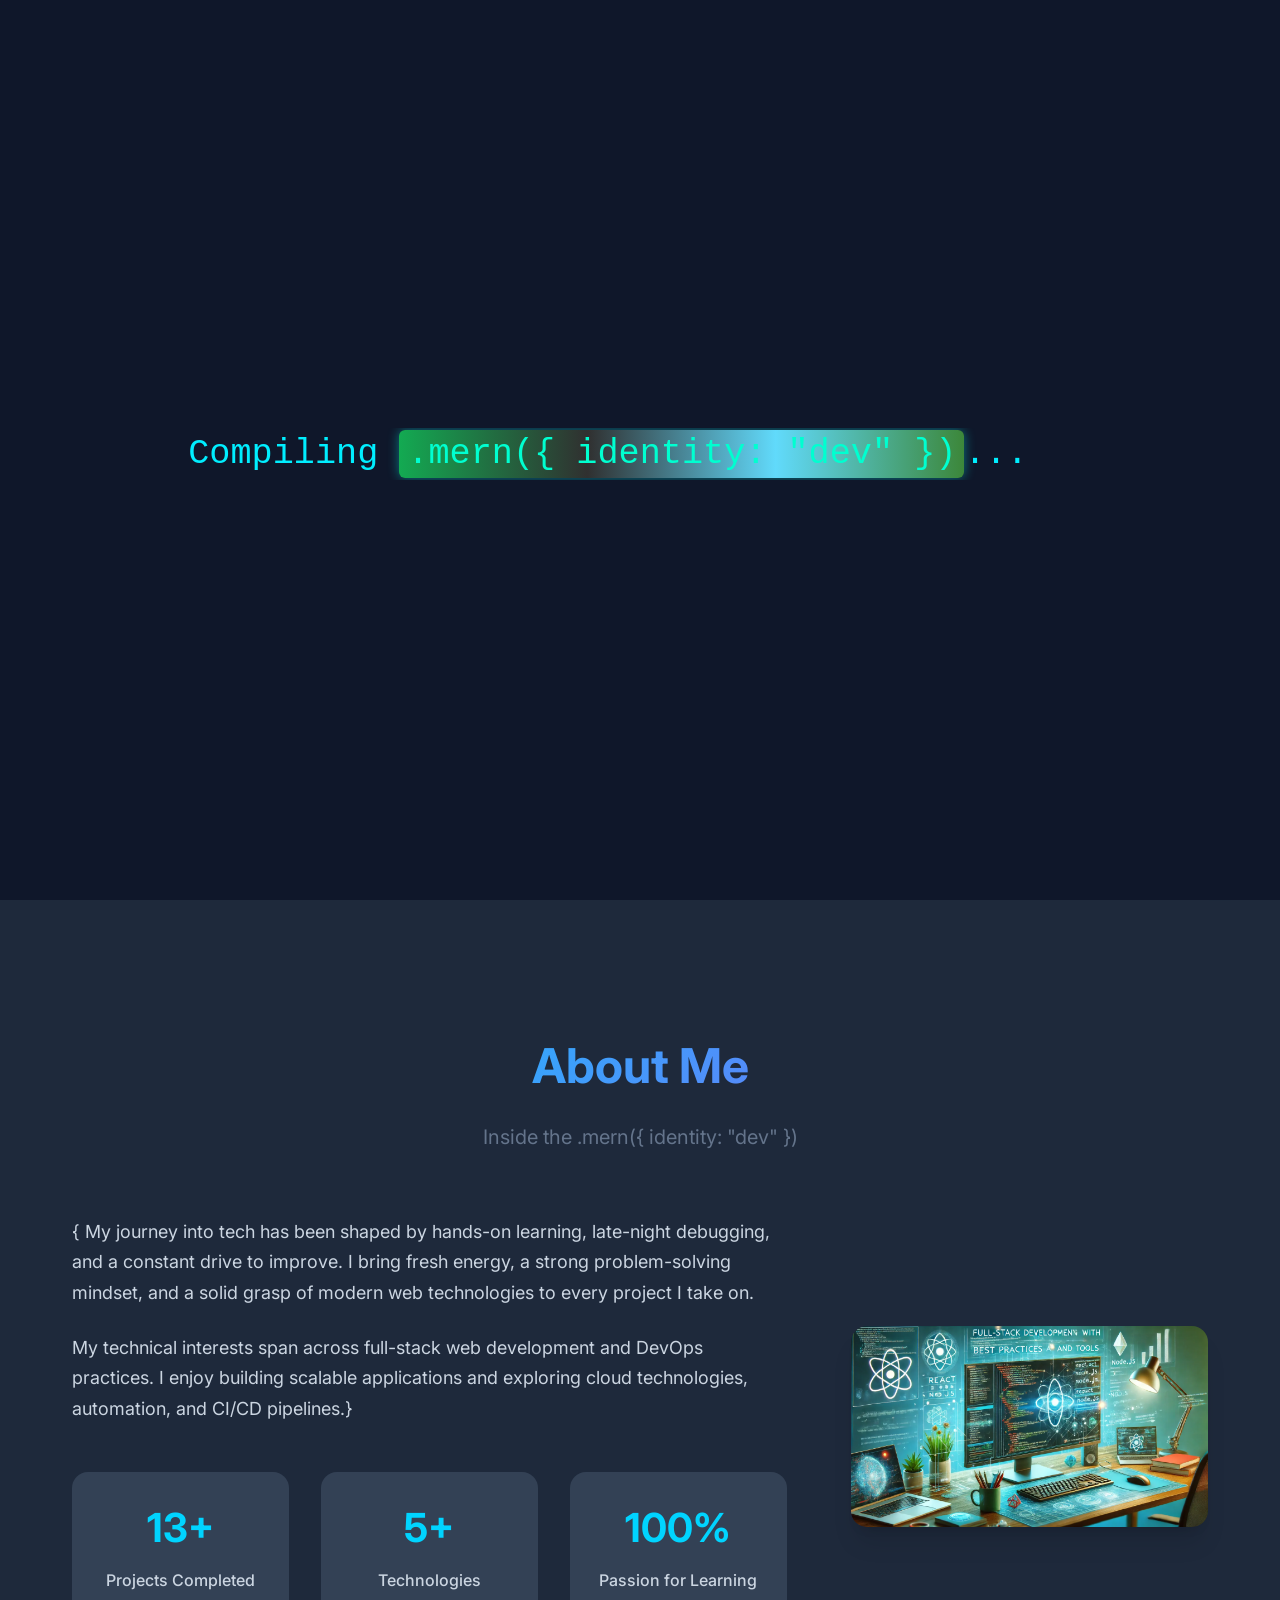
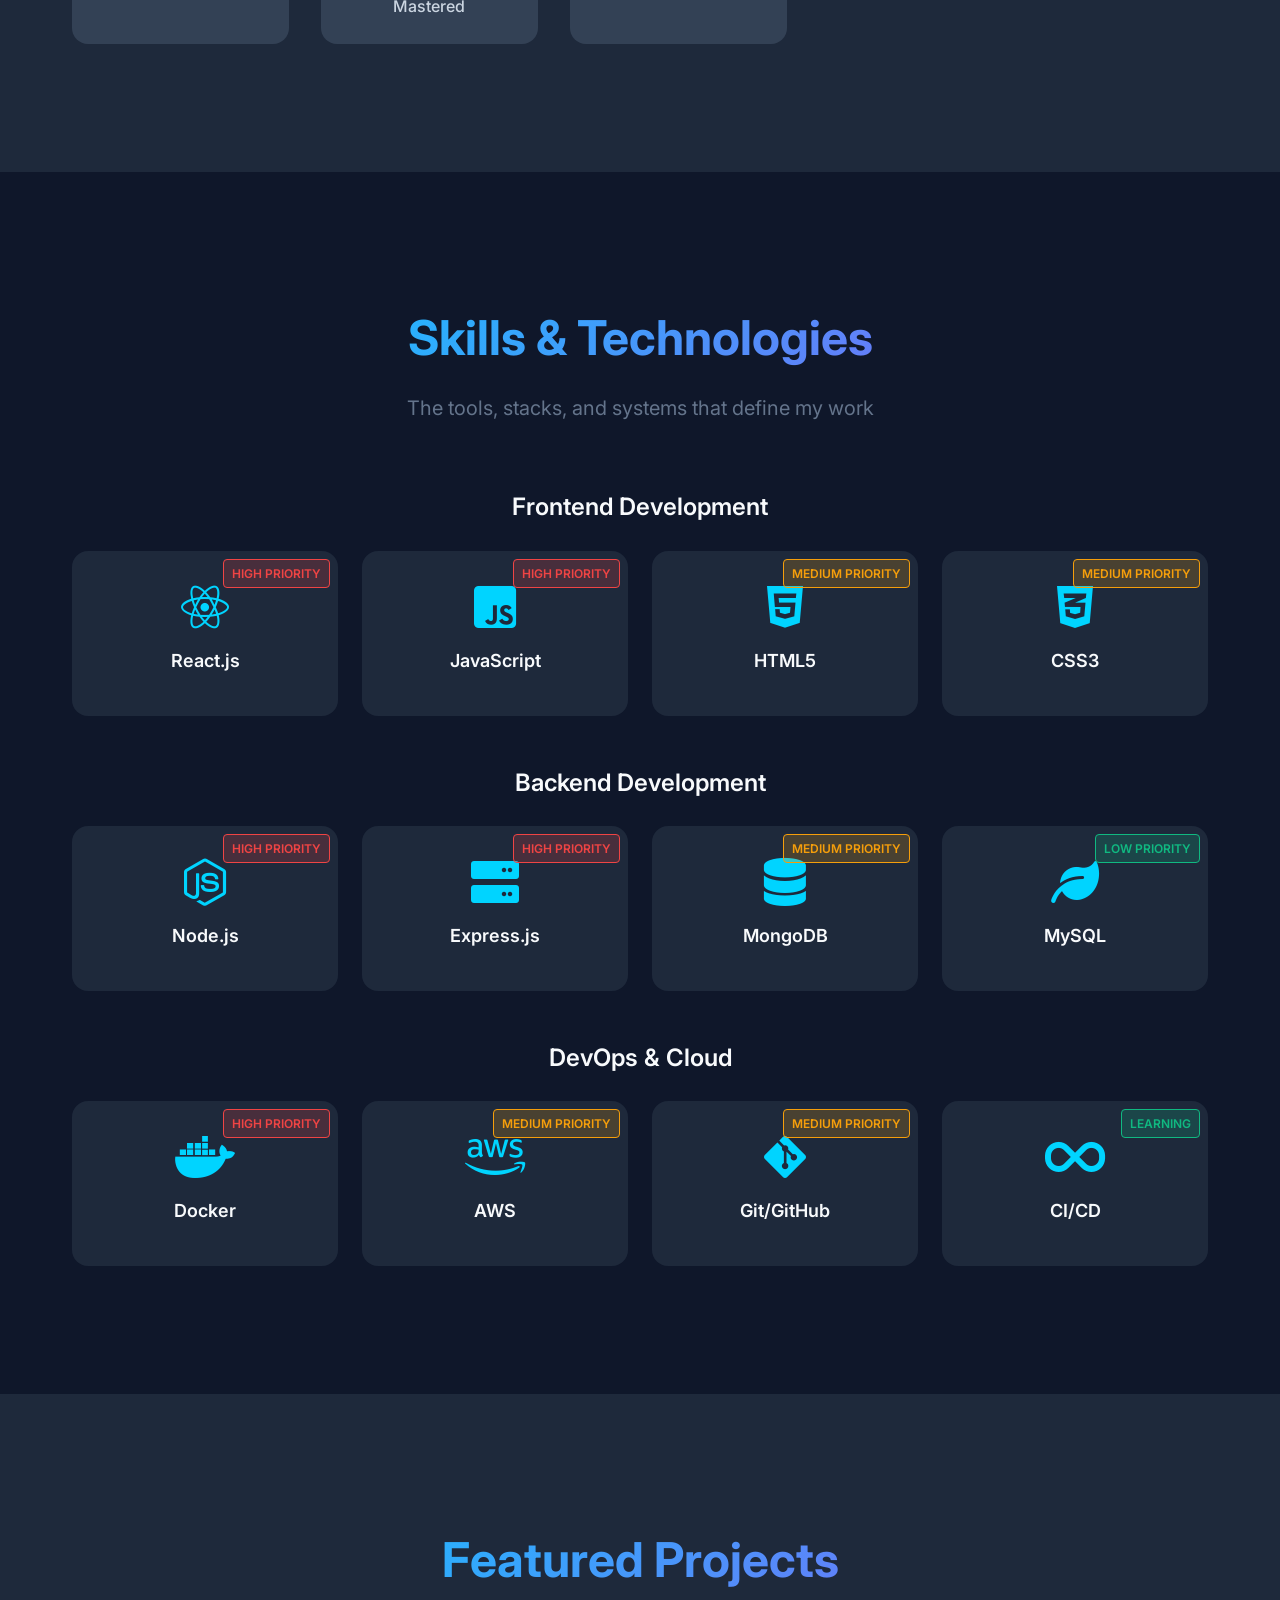
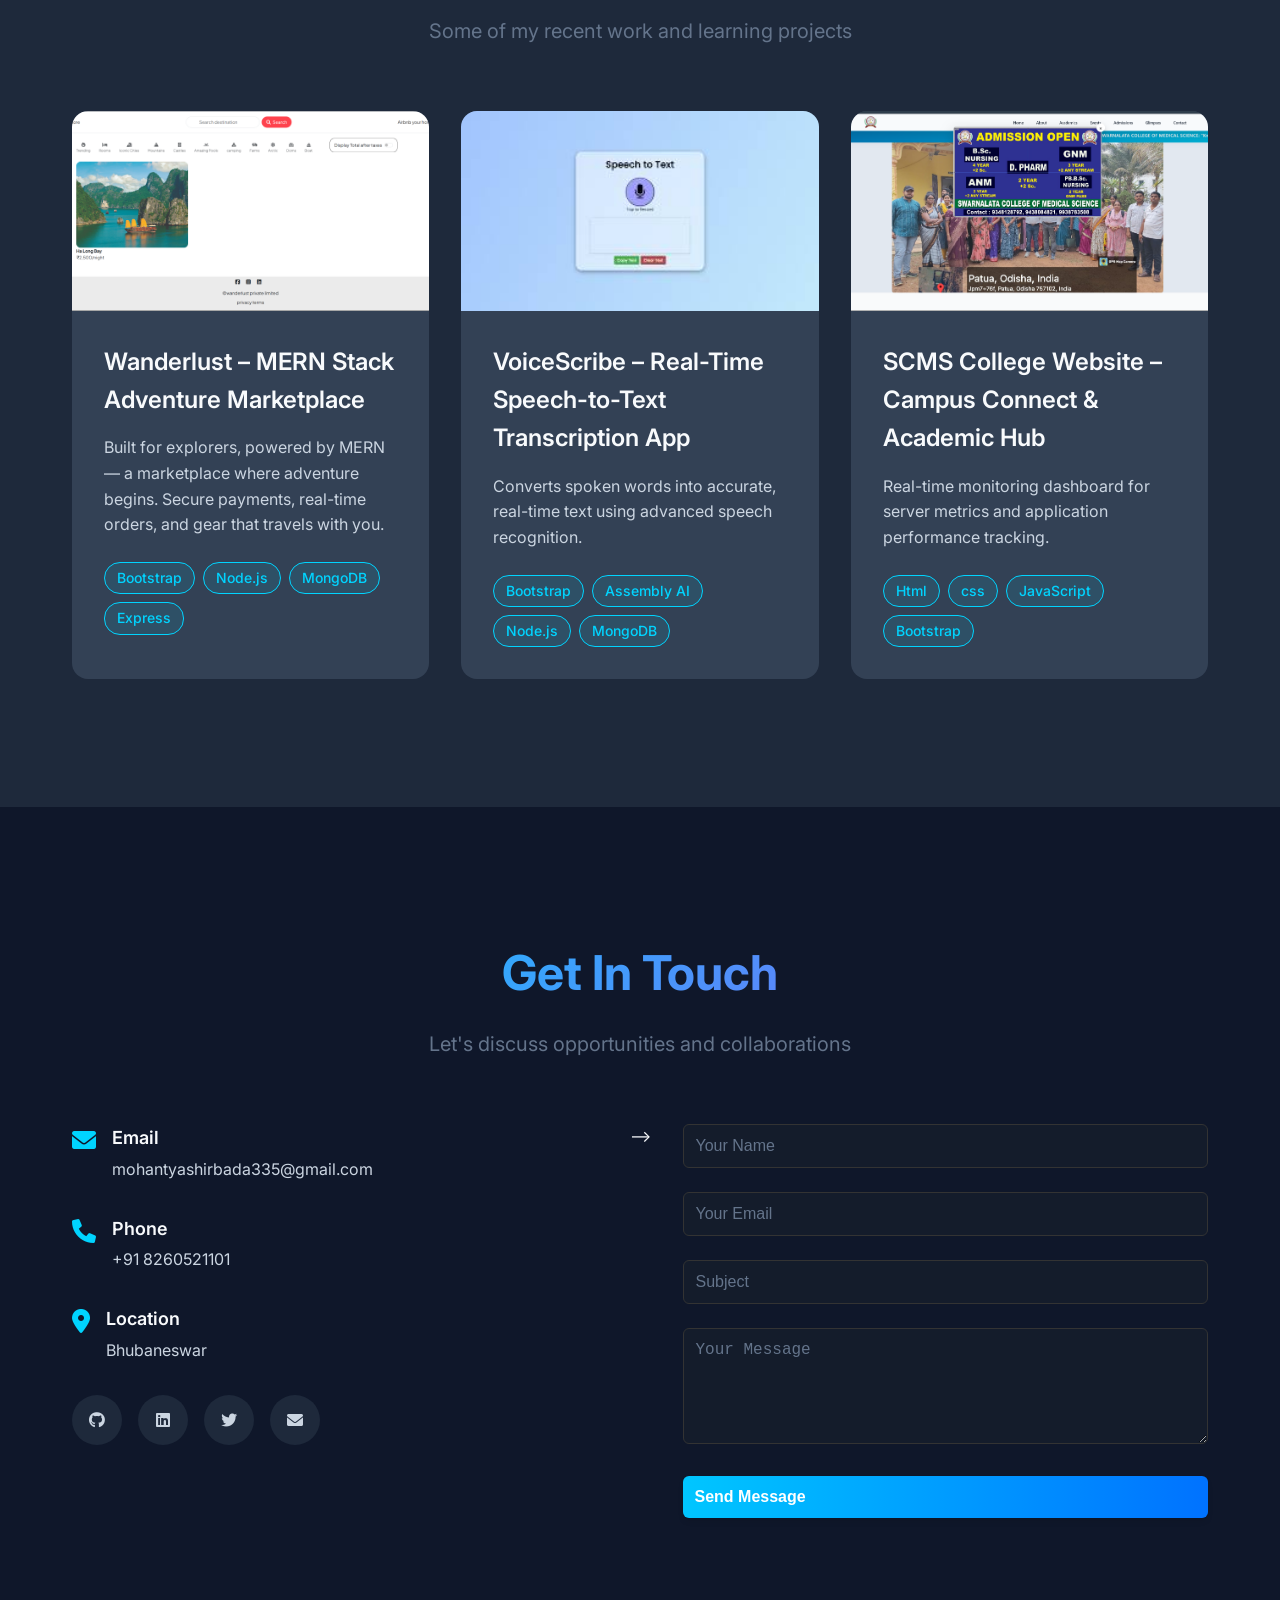
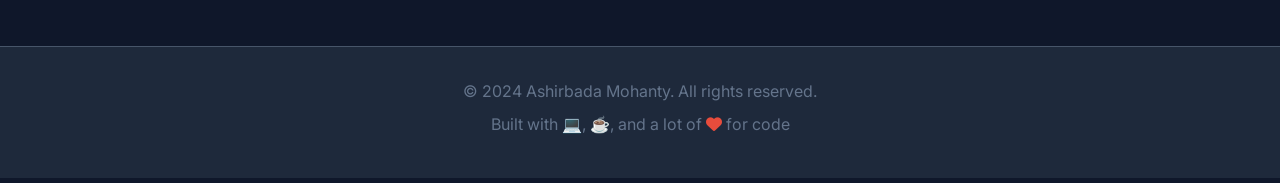
==== index.html @ a979dc1b "initial change" ====
<!DOCTYPE html>
<html lang="en">
<head>
    <meta charset="UTF-8">
    <meta name="viewport" content="width=device-width, initial-scale=1.0">
    <title>Professional MERN Developer Portfolio</title>
    <link rel="stylesheet" href="styles/main.css">
    <link rel="stylesheet" href="styles/animations.css">
    <link href="https://fonts.googleapis.com/css2?family=Inter:wght@300;400;500;600;700&display=swap" rel="stylesheet">
    <link rel="stylesheet" href="https://cdnjs.cloudflare.com/ajax/libs/font-awesome/6.0.0/css/all.min.css">
</head>
<body>
    <!-- Loading Screen -->
    <div id="loading-screen" class="loading-screen">
        <div class="loading-container">
            <div class="loading-spinner"></div>
            <div class="loading-text">
                <div class="entry-line">Compiling <span class="highlight">.mern({ identity: "dev" })</span>...</div>
            </div>
        </div>
    </div>

    <!-- Particle Background -->
    <canvas id="particle-canvas" class="particle-canvas"></canvas>

    <!-- Header -->
    <header class="header">
        <nav class="navbar">
            <div class="nav-brand">
                <i class="fas fa-code"></i>
                <span>.mern({ identity: "dev" })</span>
            </div>
            <ul class="nav-menu">
                <li><a href="#home" class="nav-link active">Home</a></li>
                <li><a href="#about" class="nav-link">About</a></li>
                <li><a href="#skills" class="nav-link">Skills</a></li>
                <li><a href="#projects" class="nav-link">Projects</a></li>
                <li><a href="#contact" class="nav-link">Contact</a></li>
            </ul>
            <div class="hamburger">
                <span></span>
                <span></span>
                <span></span>
            </div>
        </nav>
    </header>

    <!-- Hero Section -->
    <section id="home" class="hero">
        <div class="hero-content">
            <div class="hero-text">
                <div class="greeting">Hey there,</div>
                <h1 class="hero-name">I'm Ashirbada 👋 </h1>
                <h2 class="hero-title">A MERN Stack Artisan | DevOps Enthusiast</h2>
                <p class="hero-subtitle">I build user-centric digital products with clean code and scalable architecture. Let's turn your ideas into impactful solutions.</p>
                <div class="hero-buttons">
                    <a href="#projects" class="btn btn-primary">View My Work</a>
                    <a href="#contact" class="btn btn-outline">Get In Touch</a>
                </div>
            </div>
            <div class="hero-image">
                <div class="image-container">
                    <img src="./src/img.jpg" alt="Developer" />
                    <div class="image-overlay"></div>
                </div>
            </div>
        </div>
        <div class="scroll-indicator">
            <div class="scroll-arrow"></div>
        </div>
    </section>

    <!-- About Section -->
    <section id="about" class="about">
        <div class="container">
            <div class="section-header">
                <h2 class="section-title">About Me</h2>
                <p class="section-subtitle">Inside the .mern({ identity: "dev" })</p>
            </div>
            <div class="about-content">
                <div class="about-text">
                    <p>{ My journey into tech has been shaped by hands-on learning, late-night debugging, and a constant drive to improve. I bring fresh energy, a strong problem-solving mindset, and a solid grasp of modern web technologies to every project I take on.</p>
                    <p>My technical interests span across full-stack web development and DevOps practices. I enjoy building scalable applications and exploring cloud technologies, automation, and CI/CD pipelines.}</p>
                    <div class="stats">
                        <div class="stat-item">
                            <div class="stat-number">13+</div>
                            <div class="stat-label">Projects Completed</div>
                        </div>
                        <div class="stat-item">
                            <div class="stat-number">5+</div>
                            <div class="stat-label">Technologies Mastered</div>
                        </div>
                        <div class="stat-item">
                            <div class="stat-number">100%</div>
                            <div class="stat-label">Passion for Learning</div>
                        </div>
                    </div>
                </div>
                <div class="about-image">
                    <img src=".\src\1724223778223.png" alt="About Me" />
                </div>
            </div>
        </div>
    </section>

    <!-- Skills Section -->
    <section id="skills" class="skills">
        <div class="container">
            <div class="section-header">
                <h2 class="section-title">Skills & Technologies</h2>
                <p class="section-subtitle">The tools, stacks, and systems that define my work</p>
            </div>
            <div class="skills-content">
                <div class="skill-category">
                    <h3 class="category-title">Frontend Development</h3>
                    <div class="skill-items">
                        <div class="skill-item priority-high">
                            <i class="fab fa-react"></i>
                            <span>React.js</span>
                            <div class="priority-badge high">High Priority</div>
                        </div>
                        <div class="skill-item priority-high">
                            <i class="fab fa-js-square"></i>
                            <span>JavaScript</span>
                            <div class="priority-badge high">High Priority</div>
                        </div>
                        <div class="skill-item priority-medium">
                            <i class="fab fa-html5"></i>
                            <span>HTML5</span>
                            <div class="priority-badge medium">Medium Priority</div>
                        </div>
                        <div class="skill-item priority-medium">
                            <i class="fab fa-css3-alt"></i>
                            <span>CSS3</span>
                            <div class="priority-badge medium">Medium Priority</div>
                        </div>
                    </div>
                </div>
                
                <div class="skill-category">
                    <h3 class="category-title">Backend Development</h3>
                    <div class="skill-items">
                        <div class="skill-item priority-high">
                            <i class="fab fa-node-js"></i>
                            <span>Node.js</span>
                            <div class="priority-badge high">High Priority</div>
                        </div>
                        <div class="skill-item priority-high">
                            <i class="fas fa-server"></i>
                            <span>Express.js</span>
                            <div class="priority-badge high">High Priority</div>
                        </div>
                        <div class="skill-item priority-medium">
                            <i class="fas fa-database"></i>
                            <span>MongoDB</span>
                            <div class="priority-badge medium">Medium Priority</div>
                        </div>
                        <div class="skill-item priority-low">
                            <i class="fas fa-leaf"></i>
                            <span>MySQL</span>
                            <div class="priority-badge low">Low Priority</div>
                        </div>
                    </div>
                </div>

                <div class="skill-category">
                    <h3 class="category-title">DevOps & Cloud</h3>
                    <div class="skill-items">
                        <div class="skill-item priority-high">
                            <i class="fab fa-docker"></i>
                            <span>Docker</span>
                            <div class="priority-badge high">High Priority</div>
                        </div>
                        <div class="skill-item priority-medium">
                            <i class="fab fa-aws"></i>
                            <span>AWS</span>
                            <div class="priority-badge medium">Medium Priority</div>
                        </div>
                        <div class="skill-item priority-medium">
                            <i class="fab fa-git-alt"></i>
                            <span>Git/GitHub</span>
                            <div class="priority-badge medium">Medium Priority</div>
                        </div>
                        <div class="skill-item priority-low">
                            <i class="fas fa-infinity"></i>
                            <span>CI/CD</span>
                            <div class="priority-badge low">Learning</div>
                        </div>
                    </div>
                </div>
            </div>
        </div>
    </section>

    <!-- Projects Section -->
    <section id="projects" class="projects">
        <div class="container">
            <div class="section-header">
                <h2 class="section-title">Featured Projects</h2>
                <p class="section-subtitle">Some of my recent work and learning projects</p>
            </div>
            <div class="projects-grid">
                <div class="project-card">
                    <div class="project-image">
                        <img src="src\ha-long-bay.png" alt="E-commerce Project" />
                        <div class="project-overlay">
                            <div class="project-links">
                                <a href="https://delta-project-7ul9.onrender.com" class="project-link"><i class="fas fa-external-link-alt"></i></a>
                                <a href="#" class="project-link"><i class="fab fa-github"></i></a>
                            </div>
                        </div>
                    </div>
                    <div class="project-content">
                        <h3 class="project-title">Wanderlust – MERN Stack Adventure Marketplace</h3>
                        <p class="project-description">Built for explorers, powered by MERN — a marketplace where adventure begins.
Secure payments, real-time orders, and gear that travels with you.</p>
                        <div class="project-tech">
                            <span class="tech-tag">Bootstrap</span>
                            <span class="tech-tag">Node.js</span>
                            <span class="tech-tag">MongoDB</span>
                            <span class="tech-tag">Express</span>
                        </div>
                    </div>
                </div>

                <div class="project-card">
                    <div class="project-image">
                        <img src="src\stt.jpeg" alt="Task Management App" />
                        <div class="project-overlay">
                            <div class="project-links">
                                <a href="#" class="project-link"><i class="fas fa-external-link-alt"></i></a>
                                <a href="#" class="project-link"><i class="fab fa-github"></i></a>
                            </div>
                        </div>
                    </div>
                    <div class="project-content">
                        <h3 class="project-title">VoiceScribe – Real-Time Speech-to-Text Transcription App</h3>
                        <p class="project-description">Converts spoken words into accurate, real-time text using advanced speech recognition.</p>
                        <div class="project-tech">
                            <span class="tech-tag">Bootstrap</span>
                            <span class="tech-tag">Assembly AI</span>
                            <span class="tech-tag">Node.js</span>
                            <span class="tech-tag">MongoDB</span>
                        </div>
                    </div>
                </div>

                <div class="project-card">
                    <div class="project-image">
                        <img src="src\Screenshot (12).png" alt="DevOps Dashboard" />
                        <div class="project-overlay">
                            <div class="project-links">
                                <a href="https://scms.org.in/" class="project-link"><i class="fas fa-external-link-alt"></i></a>
                                <a href="#" class="project-link"><i class="fab fa-github"></i></a>
                            </div>
                        </div>
                    </div>
                    <div class="project-content">
                        <h3 class="project-title">SCMS College Website – Campus Connect & Academic Hub</h3>
                        <p class="project-description">Real-time monitoring dashboard for server metrics and application performance tracking.</p>
                        <div class="project-tech">
                            <span class="tech-tag">Html</span>
                            <span class="tech-tag">css</span>
                            <span class="tech-tag">JavaScript</span>
                            <span class="tech-tag">Bootstrap</span>
                        </div>
                    </div>
                </div>
            </div>
        </div>
    </section>

    <!-- Contact Section -->
    <section id="contact" class="contact">
        <div class="container">
            <div class="section-header">
                <h2 class="section-title">Get In Touch</h2>
                <p class="section-subtitle">Let's discuss opportunities and collaborations</p>
            </div>
            <div class="contact-content">
                <div class="contact-info">
                    <div class="contact-item">
                        <i class="fas fa-envelope"></i>
                        <div>
                            <h4>Email</h4>
                            <p>mohantyashirbada335@gmail.com</p>
                        </div>
                    </div>
                    <div class="contact-item">
                        <i class="fas fa-phone"></i>
                        <div>
                            <h4>Phone</h4>
                            <p>+91 8260521101</p>
                        </div>
                    </div>
                    <div class="contact-item">
                        <i class="fas fa-map-marker-alt"></i>
                        <div>
                            <h4>Location</h4>
                            <p>Bhubaneswar</p>
                        </div>
                    </div>
                    <div class="social-links">
                        <a href="#" class="social-link"><i class="fab fa-github"></i></a>
                        <a href="#" class="social-link"><i class="fab fa-linkedin"></i></a>
                        <a href="#" class="social-link"><i class="fab fa-twitter"></i></a>
                        <a href="#" class="social-link"><i class="fas fa-envelope"></i></a>
                    </div>
                </div>
                <!-- <form class="contact-form">
                    <div class="form-group">
                        <input type="text" id="name" name="name" placeholder="Your Name" required>
                    </div>
                    <div class="form-group">
                        <input type="email" id="email" name="email" placeholder="Your Email" required>
                    </div>
                    <div class="form-group">
                        <input type="text" id="subject" name="subject" placeholder="Subject" required>
                    </div>
                    <div class="form-group">
                        <textarea id="message" name="message" rows="5" placeholder="Your Message" required></textarea>
                    </div>
                    <button type="submit" class="btn btn-primary">Send Message</button>
                </form> -->
            <!-- <form action="https://formspree.io/f/manbpgpp" method="POST" class="contact-form" novalidate>
                <div class="form-group">
                    <input type="text" id="name" name="name" placeholder="Your Name" required pattern=".{2,}" title="Please enter at least 2 characters">
                </div>
                <div class="form-group">
                    <input type="email" id="email" name="email" placeholder="Your Email" required title="Enter a valid email address">
                </div>
                <div class="form-group">
                    <input type="text" id="subject" name="subject" placeholder="Subject" required pattern=".{3,}" title="Subject must be at least 3 characters long">
                </div>
                <div class="form-group">
                    <textarea id="message" name="message" rows="5" placeholder="Your Message" required pattern=".{10,}" title="Message must be at least 10 characters long"></textarea>
                </div>

                <!-- Optional: Disable Formspree CAPTCHA -->
                <!-- <input type="hidden" name="_captcha" value="false"> -->

                <!-- Optional: Redirect after submission -->
                <!-- <input type="hidden" name="_next" value="https://yourdomain.com/thank-you.html"> -->

                <!-- <button type="submit" class="btn btn-primary">Send Message</button> -->
            <!-- </form> --> -->
            <form action="https://formspree.io/f/manbpgpp" method="POST">
                <div class="form-group">
                    <input type="text" id="name" name="name" placeholder="Your Name" required pattern=".{2,}" title="Please enter at least 2 characters">
                </div>
                <div class="form-group">
                    <input type="email" id="email" name="email" placeholder="Your Email" required title="Enter a valid email address">
                </div>
                <div class="form-group">
                    <input type="text" id="subject" name="subject" placeholder="Subject" required pattern=".{3,}" title="Subject must be at least 3 characters long">
                </div>
                <div class="form-group">
                    <textarea id="message" name="message" rows="5" placeholder="Your Message" required pattern=".{10,}" title="Message must be at least 10 characters long"></textarea>
                </div>

                <!-- Optional: Disable Formspree CAPTCHA -->
                <input type="hidden" name="_captcha" value="false">

                <!-- Optional: Redirect after submission -->
                <input type="hidden" name="_next" value="https://yourdomain.com/thank-you.html">

                <button type="submit" class="btn btn-primary">Send Message</button> 
            </form>


            </div>
        </div>
    </section>

    <!-- Footer -->
    <footer class="footer">
        <div class="container">
            <div class="footer-content">
               <p>&copy; 2024 Ashirbada Mohanty. All rights reserved.</p>
                <p>Built with 💻, ☕, and a lot of <i class="fas fa-heart" style="color: #e74c3c;"></i> for code</p>

            </div>
        </div>
    </footer>

    <!-- Chatbot -->
    <div id="chatbot" class="chatbot">
        <!-- <div class="chatbot-toggle">
            <i class="fas fa-robot"></i>
        </div> -->
        <div class="chatbot-toggle">
  <img src=".\src\cute-3d-robot-looking-isolated-600nw-2304005809.webp" alt="Chatbot" class="chatbot-icon">
</div>

        <div class="chatbot-container">
            <div class="chatbot-header">
                <h3>Console.log()</h3>
                <button class="chatbot-close">
                    <i class="fas fa-times"></i>
                </button>
            </div>
            <div class="chatbot-messages" id="chatbot-messages">
                <div class="message bot-message">
                    <div class="message-content">
                        Hi! I'm here to help you learn more about my skills and projects. Ask me anything!
                    </div>
                </div>
            </div>
            <div class="chatbot-input">
                <input type="text" id="chatbot-input" placeholder="Ask me about my skills, projects, or experience...">
                <button id="chatbot-send">
                    <i class="fas fa-paper-plane"></i>
                </button>
            </div>
        </div>
    </div>

    <script src="js/particles.js"></script>
    <script src="js/chatbot.js"></script>
    <script src="js/main.js"></script>
</body>
</html>
---- styles/main.css ----
:root {
    --primary-color: #00D4FF;
    --secondary-color: #8B5CF6;
    --accent-color: #F59E0B;
    --success-color: #10B981;
    --warning-color: #F59E0B;
    --error-color: #EF4444;
    --bg-primary: #0F172A;
    --bg-secondary: #1E293B;
    --bg-tertiary: #334155;
    --text-primary: #F8FAFC;
    --text-secondary: #CBD5E1;
    --text-muted: #64748B;
    --border-color: #475569;
    --gradient-primary: linear-gradient(135deg, var(--primary-color), var(--secondary-color));
    --gradient-secondary: linear-gradient(135deg, var(--secondary-color), var(--accent-color));
    --shadow-sm: 0 1px 2px 0 rgb(0 0 0 / 0.05);
    --shadow-md: 0 4px 6px -1px rgb(0 0 0 / 0.1), 0 2px 4px -2px rgb(0 0 0 / 0.1);
    --shadow-lg: 0 10px 15px -3px rgb(0 0 0 / 0.1), 0 4px 6px -4px rgb(0 0 0 / 0.1);
    --shadow-xl: 0 20px 25px -5px rgb(0 0 0 / 0.1), 0 8px 10px -6px rgb(0 0 0 / 0.1);
    --transition: all 0.3s cubic-bezier(0.4, 0, 0.2, 1);
}

* {
    margin: 0;
    padding: 0;
    box-sizing: border-box;
}

body {
    font-family: 'Inter', sans-serif;
    background: var(--bg-primary);
    color: var(--text-primary);
    line-height: 1.6;
    overflow-x: hidden;
}

.container {
    max-width: 1200px;
    margin: 0 auto;
    padding: 0 2rem;
}



/* Particle Canvas */
.particle-canvas {
    position: fixed;
    top: 0;
    left: 0;
    width: 100%;
    height: 100%;
    z-index: -1;
    pointer-events: none;
}

/* Header */
.header {
    position: fixed;
    top: 0;
    width: 100%;
    z-index: 1000;
    transition: var(--transition);
}

.header.scrolled {
    background: rgba(15, 23, 42, 0.95);
    backdrop-filter: blur(10px);
    box-shadow: var(--shadow-lg);
}

.navbar {
    display: flex;
    align-items: center;
    justify-content: space-between;
    padding: 1rem 2rem;
    max-width: 1200px;
    margin: 0 auto;
}

.nav-brand {
    display: flex;
    align-items: center;
    gap: 0.5rem;
    font-size: 1.5rem;
    font-weight: 700;
    color: var(--text-primary);
    text-decoration: none;
}

.nav-brand i {
    color: var(--primary-color);
}

.nav-menu {
    display: flex;
    list-style: none;
    gap: 2rem;
}

.nav-link {
    color: var(--text-secondary);
    text-decoration: none;
    font-weight: 500;
    position: relative;
    transition: var(--transition);
    text-transform: capitalize;
}

.nav-link:hover,
.nav-link.active {
    color: var(--primary-color);
}

.nav-link::after {
    content: '';
    position: absolute;
    bottom: -5px;
    left: 0;
    width: 0;
    height: 2px;
    background: var(--primary-color);
    transition: var(--transition);
}

.nav-link:hover::after,
.nav-link.active::after {
    width: 100%;
}

.hamburger {
    display: none;
    flex-direction: column;
    cursor: pointer;
    gap: 4px;
}

.hamburger span {
    width: 25px;
    height: 3px;
    background: var(--text-primary);
    transition: var(--transition);
}

.hamburger.active span:nth-child(1) {
    transform: rotate(45deg) translate(5px, 5px);
}

.hamburger.active span:nth-child(2) {
    opacity: 0;
}

.hamburger.active span:nth-child(3) {
    transform: rotate(-45deg) translate(7px, -6px);
}

/* Hero Section */
.hero {
    min-height: 100vh;
    display: flex;
    align-items: center;
    justify-content: center;
    position: relative;
    padding: 0 2rem;
}

.hero-content {
    display: grid;
    grid-template-columns: 1fr 1fr;
    gap: 4rem;
    align-items: center;
    max-width: 1200px;
    width: 100%;
}

.hero-text {
    animation: slideInLeft 1s ease-out;
}

.greeting {
    font-size: 1.125rem;
    color: var(--primary-color);
    margin-bottom: 0.5rem;
    font-weight: 500;
}

.hero-name {
    font-size: 4rem;
    font-weight: 700;
    margin-bottom: 0.5rem;
    background: var(--gradient-primary);
    -webkit-background-clip: text;
    -webkit-text-fill-color: transparent;
    background-clip: text;
}

.hero-title {
    font-size: 2rem;
    color: var(--text-secondary);
    margin-bottom: 1rem;
    font-weight: 600;
}

.hero-subtitle {
    font-size: 1.125rem;
    color: var(--text-muted);
    margin-bottom: 2rem;
    line-height: 1.7;
}

.hero-buttons {
    display: flex;
    gap: 1rem;
    flex-wrap: wrap;
}

.btn {
    display: inline-flex;
    align-items: center;
    gap: 0.5rem;
    padding: 0.75rem 2rem;
    border-radius: 0.5rem;
    font-weight: 600;
    text-decoration: none;
    transition: var(--transition);
    cursor: pointer;
    border: none;
    font-size: 1rem;
}

.btn-primary {
    background: var(--gradient-primary);
    color: var(--text-primary);
    box-shadow: var(--shadow-md);
}

.btn-primary:hover {
    transform: translateY(-2px);
    box-shadow: var(--shadow-xl);
}

.btn-outline {
    background: transparent;
    color: var(--primary-color);
    border: 2px solid var(--primary-color);
}

.btn-outline:hover {
    background: var(--primary-color);
    color: var(--text-primary);
    transform: translateY(-2px);
}

.hero-image {
    display: flex;
    justify-content: center;
    animation: slideInRight 1s ease-out;
}

.image-container {
    position: relative;
    width: 400px;
    height: 400px;
    border-radius: 50%;
    overflow: hidden;
    border: 4px solid var(--primary-color);
    box-shadow: 0 0 50px rgba(0, 212, 255, 0.3);
}

.image-container img {
    width: 100%;
    height: 100%;
    object-fit: cover;
}

.image-overlay {
    position: absolute;
    top: 0;
    left: 0;
    width: 100%;
    height: 100%;
    background: var(--gradient-primary);
    opacity: 0.2;
}

.scroll-indicator {
    position: absolute;
    bottom: 2rem;
    left: 50%;
    transform: translateX(-50%);
    animation: bounce 2s infinite;
}

.scroll-arrow {
    width: 2px;
    height: 30px;
    background: var(--primary-color);
    position: relative;
}

.scroll-arrow::after {
    content: '';
    position: absolute;
    bottom: 0;
    left: -4px;
    width: 0;
    height: 0;
    border-left: 5px solid transparent;
    border-right: 5px solid transparent;
    border-top: 8px solid var(--primary-color);
}

/* About Section */
.about {
    padding: 8rem 0;
    background: var(--bg-secondary);
}

.section-header {
    text-align: center;
    margin-bottom: 4rem;
    animation: fadeInUp 1s ease-out;
}

.section-title {
    font-size: 3rem;
    font-weight: 700;
    margin-bottom: 1rem;
    background: var(--gradient-primary);
    -webkit-background-clip: text;
    -webkit-text-fill-color: transparent;
    background-clip: text;
}

.section-subtitle {
    font-size: 1.25rem;
    color: var(--text-muted);
}

.about-content {
    display: grid;
    grid-template-columns: 2fr 1fr;
    gap: 4rem;
    align-items: center;
}

.about-text {
    animation: slideInLeft 1s ease-out 0.3s both;
}

.about-text p {
    font-size: 1.125rem;
    color: var(--text-secondary);
    margin-bottom: 1.5rem;
    line-height: 1.7;
}

.stats {
    display: grid;
    grid-template-columns: repeat(3, 1fr);
    gap: 2rem;
    margin-top: 3rem;
}

.stat-item {
    text-align: center;
    padding: 1.5rem;
    background: var(--bg-tertiary);
    border-radius: 1rem;
    transition: var(--transition);
}

.stat-item:hover {
    transform: translateY(-5px);
    box-shadow: var(--shadow-lg);
}

.stat-number {
    font-size: 2.5rem;
    font-weight: 700;
    color: var(--primary-color);
    margin-bottom: 0.5rem;
}

.stat-label {
    color: var(--text-secondary);
    font-weight: 500;
}

.about-image {
    animation: slideInRight 1s ease-out 0.3s both;
}

.about-image img {
    width: 100%;
    border-radius: 1rem;
    box-shadow: var(--shadow-xl);
}

/* Skills Section */
.skills {
    padding: 8rem 0;
}

.skills-content {
    display: grid;
    gap: 3rem;
}

.skill-category {
    animation: fadeInUp 1s ease-out;
}

.category-title {
    font-size: 1.5rem;
    font-weight: 600;
    color: var(--text-primary);
    margin-bottom: 1.5rem;
    text-align: center;
}

.skill-items {
    display: grid;
    grid-template-columns: repeat(auto-fit, minmax(200px, 1fr));
    gap: 1.5rem;
}

.skill-item {
    display: flex;
    flex-direction: column;
    align-items: center;
    padding: 2rem 1rem;
    background: var(--bg-secondary);
    border-radius: 1rem;
    transition: var(--transition);
    position: relative;
    overflow: hidden;
    cursor: pointer;
}

.skill-item::before {
    content: '';
    position: absolute;
    top: 0;
    left: -100%;
    width: 100%;
    height: 100%;
    background: var(--gradient-primary);
    opacity: 0.1;
    transition: var(--transition);
}

.skill-item:hover::before {
    left: 0;
}

.skill-item:hover {
    transform: translateY(-5px);
    box-shadow: var(--shadow-xl);
}

.skill-item i {
    font-size: 3rem;
    margin-bottom: 1rem;
    color: var(--primary-color);
}

.skill-item span {
    font-size: 1.125rem;
    font-weight: 600;
    color: var(--text-primary);
    margin-bottom: 0.5rem;
}

.priority-badge {
    position: absolute;
    top: 0.5rem;
    right: 0.5rem;
    padding: 0.25rem 0.5rem;
    border-radius: 0.25rem;
    font-size: 0.75rem;
    font-weight: 600;
    text-transform: uppercase;
}

.priority-badge.high {
    background: rgba(239, 68, 68, 0.2);
    color: #EF4444;
    border: 1px solid #EF4444;
}

.priority-badge.medium {
    background: rgba(245, 158, 11, 0.2);
    color: #F59E0B;
    border: 1px solid #F59E0B;
}

.priority-badge.low {
    background: rgba(16, 185, 129, 0.2);
    color: #10B981;
    border: 1px solid #10B981;
}

/* Projects Section */
.projects {
    padding: 8rem 0;
    background: var(--bg-secondary);
}

.projects-grid {
    display: grid;
    grid-template-columns: repeat(auto-fit, minmax(350px, 1fr));
    gap: 2rem;
}

.project-card {
    background: var(--bg-tertiary);
    border-radius: 1rem;
    overflow: hidden;
    transition: var(--transition);
    animation: fadeInUp 1s ease-out;
}

.project-card:hover {
    transform: translateY(-10px);
    box-shadow: var(--shadow-xl);
}

.project-image {
    position: relative;
    overflow: hidden;
    height: 200px;
}

.project-image img {
    width: 100%;
    height: 100%;
    object-fit: cover;
    transition: var(--transition);
}

.project-card:hover .project-image img {
    transform: scale(1.1);
}

.project-overlay {
    position: absolute;
    top: 0;
    left: 0;
    width: 100%;
    height: 100%;
    background: rgba(0, 0, 0, 0.8);
    display: flex;
    align-items: center;
    justify-content: center;
    opacity: 0;
    transition: var(--transition);
}

.project-card:hover .project-overlay {
    opacity: 1;
}

.project-links {
    display: flex;
    gap: 1rem;
}

.project-link {
    display: flex;
    align-items: center;
    justify-content: center;
    width: 50px;
    height: 50px;
    background: var(--primary-color);
    color: var(--text-primary);
    text-decoration: none;
    border-radius: 50%;
    transition: var(--transition);
}

.project-link:hover {
    background: var(--secondary-color);
    transform: scale(1.1);
}

.project-content {
    padding: 2rem;
}

.project-title {
    font-size: 1.5rem;
    font-weight: 600;
    color: var(--text-primary);
    margin-bottom: 1rem;
}

.project-description {
    color: var(--text-secondary);
    line-height: 1.6;
    margin-bottom: 1.5rem;
}

.project-tech {
    display: flex;
    flex-wrap: wrap;
    gap: 0.5rem;
}

.tech-tag {
    padding: 0.25rem 0.75rem;
    background: rgba(0, 212, 255, 0.1);
    color: var(--primary-color);
    border: 1px solid var(--primary-color);
    border-radius: 1rem;
    font-size: 0.875rem;
    font-weight: 500;
}

/* Contact Section */
.contact {
    padding: 8rem 0;
}

.contact-content {
    display: grid;
    grid-template-columns: 1fr 1fr;
    gap: 4rem;
}

.contact-info {
    animation: slideInLeft 1s ease-out;
}

.contact-item {
    display: flex;
    align-items: flex-start;
    gap: 1rem;
    margin-bottom: 2rem;
}

.contact-item i {
    font-size: 1.5rem;
    color: var(--primary-color);
    margin-top: 0.25rem;
}

.contact-item h4 {
    font-size: 1.125rem;
    font-weight: 600;
    color: var(--text-primary);
    margin-bottom: 0.25rem;
}

.contact-item p {
    color: var(--text-secondary);
}

.social-links {
    display: flex;
    gap: 1rem;
    margin-top: 2rem;
}

.social-link {
    display: flex;
    align-items: center;
    justify-content: center;
    width: 50px;
    height: 50px;
    background: var(--bg-secondary);
    color: var(--text-secondary);
    text-decoration: none;
    border-radius: 50%;
    transition: var(--transition);
}

.social-link:hover {
    background: var(--primary-color);
    color: var(--text-primary);
    transform: scale(1.1);
}

.contact-form {
    animation: slideInRight 1s ease-out;
}

.form-group {
    margin-bottom: 1.5rem;
}

.form-group input,
.form-group textarea {
    width: 100%;
    padding: 1rem;
    background: var(--bg-secondary);
    border: 2px solid var(--border-color);
    border-radius: 0.5rem;
    color: var(--text-primary);
    font-size: 1rem;
    transition: var(--transition);
    resize: vertical;
}

.form-group input:focus,
.form-group textarea:focus {
    outline: none;
    border-color: var(--primary-color);
    box-shadow: 0 0 0 3px rgba(0, 212, 255, 0.1);
}

.form-group input::placeholder,
.form-group textarea::placeholder {
    color: var(--text-muted);
}

/* Footer */
.footer {
    padding: 2rem 0;
    background: var(--bg-secondary);
    border-top: 1px solid var(--border-color);
}

.footer-content {
    text-align: center;
    color: var(--text-muted);
}

.footer-content p {
    margin-bottom: 0.5rem;
}

/* Chatbot */
.chatbot {
    position: fixed;
    bottom: 2rem;
    right: 2rem;
    z-index: 1000;
}

.chatbot-toggle {
    width: 60px;
    height: 60px;
    background: var(--gradient-primary);
    border-radius: 50%;
    display: flex;
    align-items: center;
    justify-content: center;
    cursor: pointer;
    box-shadow: var(--shadow-lg);
    transition: var(--transition);
}

.chatbot-toggle:hover {
    transform: scale(1.1);
    box-shadow: var(--shadow-xl);
}

.chatbot-toggle i {
    font-size: 1.5rem;
    color: var(--text-primary);
}

.chatbot-container {
    position: absolute;
    bottom: 80px;
    right: 0;
    width: 350px;
    height: 500px;
    background: var(--bg-secondary);
    border-radius: 1rem;
    box-shadow: var(--shadow-xl);
    border: 1px solid var(--border-color);
    display: none;
    flex-direction: column;
    overflow: hidden;
}

.chatbot-container.active {
    display: flex;
}

.chatbot-header {
    padding: 1rem;
    background: var(--bg-tertiary);
    display: flex;
    align-items: center;
    justify-content: space-between;
    border-bottom: 1px solid var(--border-color);
}

.chatbot-header h3 {
    font-size: 1.125rem;
    font-weight: 600;
    color: var(--text-primary);
}

.chatbot-close {
    background: none;
    border: none;
    color: var(--text-secondary);
    cursor: pointer;
    font-size: 1rem;
    padding: 0.25rem;
    border-radius: 0.25rem;
    transition: var(--transition);
}

.chatbot-close:hover {
    color: var(--text-primary);
    background: var(--bg-secondary);
}

.chatbot-messages {
    flex: 1;
    padding: 1rem;
    overflow-y: auto;
    display: flex;
    flex-direction: column;
    gap: 1rem;
}

.message {
    display: flex;
    gap: 0.5rem;
}

.message-content {
    max-width: 80%;
    padding: 0.75rem 1rem;
    border-radius: 1rem;
    font-size: 0.9rem;
    line-height: 1.4;
}

.bot-message .message-content {
    background: var(--bg-tertiary);
    color: var(--text-primary);
    border-bottom-left-radius: 0.25rem;
}

.user-message {
    justify-content: flex-end;
}

.user-message .message-content {
    background: var(--primary-color);
    color: var(--text-primary);
    border-bottom-right-radius: 0.25rem;
}

.chatbot-input {
    padding: 1rem;
    border-top: 1px solid var(--border-color);
    display: flex;
    gap: 0.5rem;
}

.chatbot-input input {
    flex: 1;
    padding: 0.75rem;
    background: var(--bg-tertiary);
    border: 1px solid var(--border-color);
    border-radius: 0.5rem;
    color: var(--text-primary);
    font-size: 0.9rem;
}

.chatbot-input input:focus {
    outline: none;
    border-color: var(--primary-color);
}

.chatbot-input input::placeholder {
    color: var(--text-muted);
}

#chatbot-send {
    padding: 0.75rem;
    background: var(--primary-color);
    border: none;
    border-radius: 0.5rem;
    color: var(--text-primary);
    cursor: pointer;
    transition: var(--transition);
}

#chatbot-send:hover {
    background: var(--secondary-color);
}

/* Responsive Design */
@media (max-width: 1024px) {
    .container {
        padding: 0 1.5rem;
    }
    
    .hero-content {
        grid-template-columns: 1fr;
        text-align: center;
        gap: 3rem;
    }
    
    .hero-name {
        font-size: 3rem;
    }
    
    .about-content {
        grid-template-columns: 1fr;
        gap: 3rem;
    }
    
    .contact-content {
        grid-template-columns: 1fr;
        gap: 3rem;
    }
    
    .stats {
        grid-template-columns: repeat(2, 1fr);
    }
}

@media (max-width: 768px) {
    .nav-menu {
        display: none;
    }
    
    .hamburger {
        display: flex;
    }
    
    .hero-name {
        font-size: 2.5rem;
    }
    
    .hero-title {
        font-size: 1.5rem;
    }
    
    .section-title {
        font-size: 2rem;
    }
    
    .stats {
        grid-template-columns: 1fr;
    }
    
    .skill-items {
        grid-template-columns: repeat(auto-fit, minmax(150px, 1fr));
    }
    
    .projects-grid {
        grid-template-columns: 1fr;
    }
    
    .chatbot-container {
        width: 300px;
        height: 400px;
    }
    
    .image-container {
        width: 300px;
        height: 300px;
    }
}

@media (max-width: 480px) {
    .container {
        padding: 0 1rem;
    }
    
    .navbar {
        padding: 1rem;
    }
    
    .hero {
        padding: 0 1rem;
    }
    
    .hero-name {
        font-size: 2rem;
    }
    
    .hero-buttons {
        flex-direction: column;
    }
    
    .btn {
        width: 100%;
        justify-content: center;
    }
    
    .skill-items {
        grid-template-columns: 1fr;
    }
    
    .chatbot {
        bottom: 1rem;
        right: 1rem;
    }
    
    .chatbot-container {
        width: 280px;
        height: 350px;
    }
    
    .image-container {
        width: 250px;
        height: 250px;
    }
}
/* Full screen overlay */


/* Container */


/* Spinner */
/* .loading-spinner {
  width: 50px;
  height: 50px;
  border: 6px solid rgba(0, 255, 255, 0.2);
  border-top: 6px solid #0ef;
  border-radius: 50%;
  animation: spin 1s linear infinite;
  margin-bottom: 30px;
} */

/* Entry Line */


/* Typewriter Animation */

/* Highlight */
/* Entry Line */
.entry-line {
  font-family: 'Fira Code', monospace;
  color: #0ef;
  text-align: center;
  white-space: nowrap;
  overflow: hidden;
  max-width: 90vw;
  font-size: clamp(1.2rem, 5vw, 2.2rem); /* responsive font size */
}

/* Typewriter Animation */
.typewriter {
  display: inline-block;
  white-space: nowrap;
  border-right: 2px solid #0ef;
  overflow: hidden;
  max-width: 0;
  animation: typing 3s steps(40, end) forwards, blink 0.75s step-end infinite;
}

/* Highlight */
.highlight {
  color: #fff;
  background: linear-gradient(90deg, #13aa52, #303030, #61dafb, #3c873a);
  padding: 4px 8px;
  border-radius: 6px;
  box-shadow: 0 0 12px rgba(0, 255, 255, 0.4);
  display: inline;
  white-space: nowrap;
  font-size: inherit;
}


/* Spinner animation */
@keyframes spin {
  to {
    transform: rotate(360deg);
  }
}

/* Typewriter animation */
.typewriter {
  display: inline-block;
  overflow: hidden;
  white-space: nowrap;
  border-right: 2px solid #0ef;
  animation: typing 3s steps(40, end), blink 0.75s step-end infinite;
  max-width: 0;
}

@keyframes typing {
  to {
    max-width: 100%;
  }
}

@keyframes blink {
  50% {
    border-color: transparent;
  }
}
/* Make .contact-content a flex container */
.contact-content {
  display: flex;
  flex-wrap: wrap;
  gap: 2rem;
  justify-content: space-between;
}

/* Ensure contact-info and form share equal width */
.contact-info {
  flex: 1 1 45%;
  min-width: 300px;
}

.contact form {
  flex: 1 1 45%;
  min-width: 300px;
}

/* Make inputs and textarea full width */
.contact form .form-group input,
.contact form .form-group textarea {
  width: 100%;
  padding: 0.8rem;
  font-size: 1rem;
  border: 1px solid #444;
  border-radius: 6px;
  background-color: #1a1a2e;
  color: white;
}

/* Make button full width optionally */
.contact form button {
  width: 100%;
  padding: 0.8rem;
  font-size: 1rem;
  background: linear-gradient(to right, #00c6ff, #0072ff);
  border: none;
  border-radius: 6px;
  color: white;
  cursor: pointer;
  transition: background 0.3s ease;
}

/* Responsive design for mobile */
@media (max-width: 768px) {
  .contact-info,
  .contact form {
    flex: 1 1 100%;
  }
}
/* Match form styling to site theme */
.contact form .form-group input,
.contact form .form-group textarea {
  width: 100%;
  padding: 12px;
  font-size: 1rem;
  background-color: #1e1e2f; /* Dark background */
  color: #fff;                /* White text */
  border: 1px solid #333;     /* Darker border */
  border-radius: 6px;
  outline: none;
  transition: border 0.3s ease, box-shadow 0.3s ease;
}

/* On focus: subtle glow */
.contact form .form-group input:focus,
.contact form .form-group textarea:focus {
  border-color: #00c6ff;
  box-shadow: 0 0 5px rgba(0, 198, 255, 0.5);
}

/* Submit button styling */
.contact form button {
  width: 100%;
  padding: 12px;
  font-size: 1rem;
  font-weight: bold;
  background: linear-gradient(to right, #00c6ff, #0072ff);
  color: white;
  border: none;
  border-radius: 6px;
  cursor: pointer;
  transition: background 0.3s ease;
}

.contact form button:hover {
  background: linear-gradient(to right, #0072ff, #00c6ff);
}
/* Match form styling to site theme */
.contact form .form-group input,
.contact form .form-group textarea {
  width: 100%;
  padding: 12px;
  font-size: 1rem;
  background-color:#141c2b; /* Dark background */
  color: #fff;                /* White text */
  border: 1px solid #333;     /* Darker border */
  border-radius: 6px;
  outline: none;
  transition: border 0.3s ease, box-shadow 0.3s ease;
}

/* On focus: subtle glow */
.contact form .form-group input:focus,
.contact form .form-group textarea:focus {
  border-color: #00c6ff;
  box-shadow: 0 0 5px rgba(0, 198, 255, 0.5);
}

/* Submit button styling */
.contact form button {
  width: 100%;
  padding: 12px;
  font-size: 1rem;
  font-weight: bold;
  background: linear-gradient(to right, #00c6ff, #0072ff);
  color: white;
  border: none;
  border-radius: 6px;
  cursor: pointer;
  transition: background 0.3s ease;
}

.contact form button:hover {
  background: linear-gradient(to right, #0072ff, #00c6ff);
}
.chatbot-icon {
  width: 80px;
  height: 80px;
  border-radius: 50%;
  object-fit: cover;
  box-shadow: 0 0 20px rgba(0, 255, 255, 0.4);
  transition: transform 0.3s ease;
}

.chatbot-toggle {
  position: fixed;
  bottom: 30px;
  right: 30px;
  cursor: pointer;
  z-index: 10000;
}

.chatbot-toggle:hover .chatbot-icon {
  transform: scale(1.1);
}



.entry-line {
    display: inline-block;
    word-break: break-word;
}

.highlight {
    color: #00ffd0; /* or any highlight color you like */
}
.loading-screen {
    position: fixed;
    top: 0;
    left: 0;
    width: 100vw;
    height: 100vh;
    background: var(--bg-primary);
    display: flex;
    align-items: center;
    justify-content: center;
    z-index: 9999;
    padding: 1rem;
    box-sizing: border-box;
    transition: opacity 0.5s ease, visibility 0.5s ease;
    overflow: hidden;
}

.loading-container {
    max-width: 100%;
    width: 100%;
    text-align: center;
    padding: 0 1rem;
    box-sizing: border-box;
}

.loading-text {
    color: var(--text-primary);
    font-size: 1.25rem;
    margin-top: 1rem;
    animation: pulse 2s infinite;
    word-break: break-word;
    white-space: normal;
    line-height: 1.5;
    text-align: center;
    padding: 0 1rem;
    max-width: 90vw;
    overflow-wrap: break-word;
    box-sizing: border-box;
}

.entry-line {
    display: inline-block;
    word-break: break-word;
    white-space: normal;
    max-width: 100%;
}


/* Smaller font size for very small screens */

@media (max-width: 480px) {
    .loading-text {
        font-size: 1rem;
    }
}
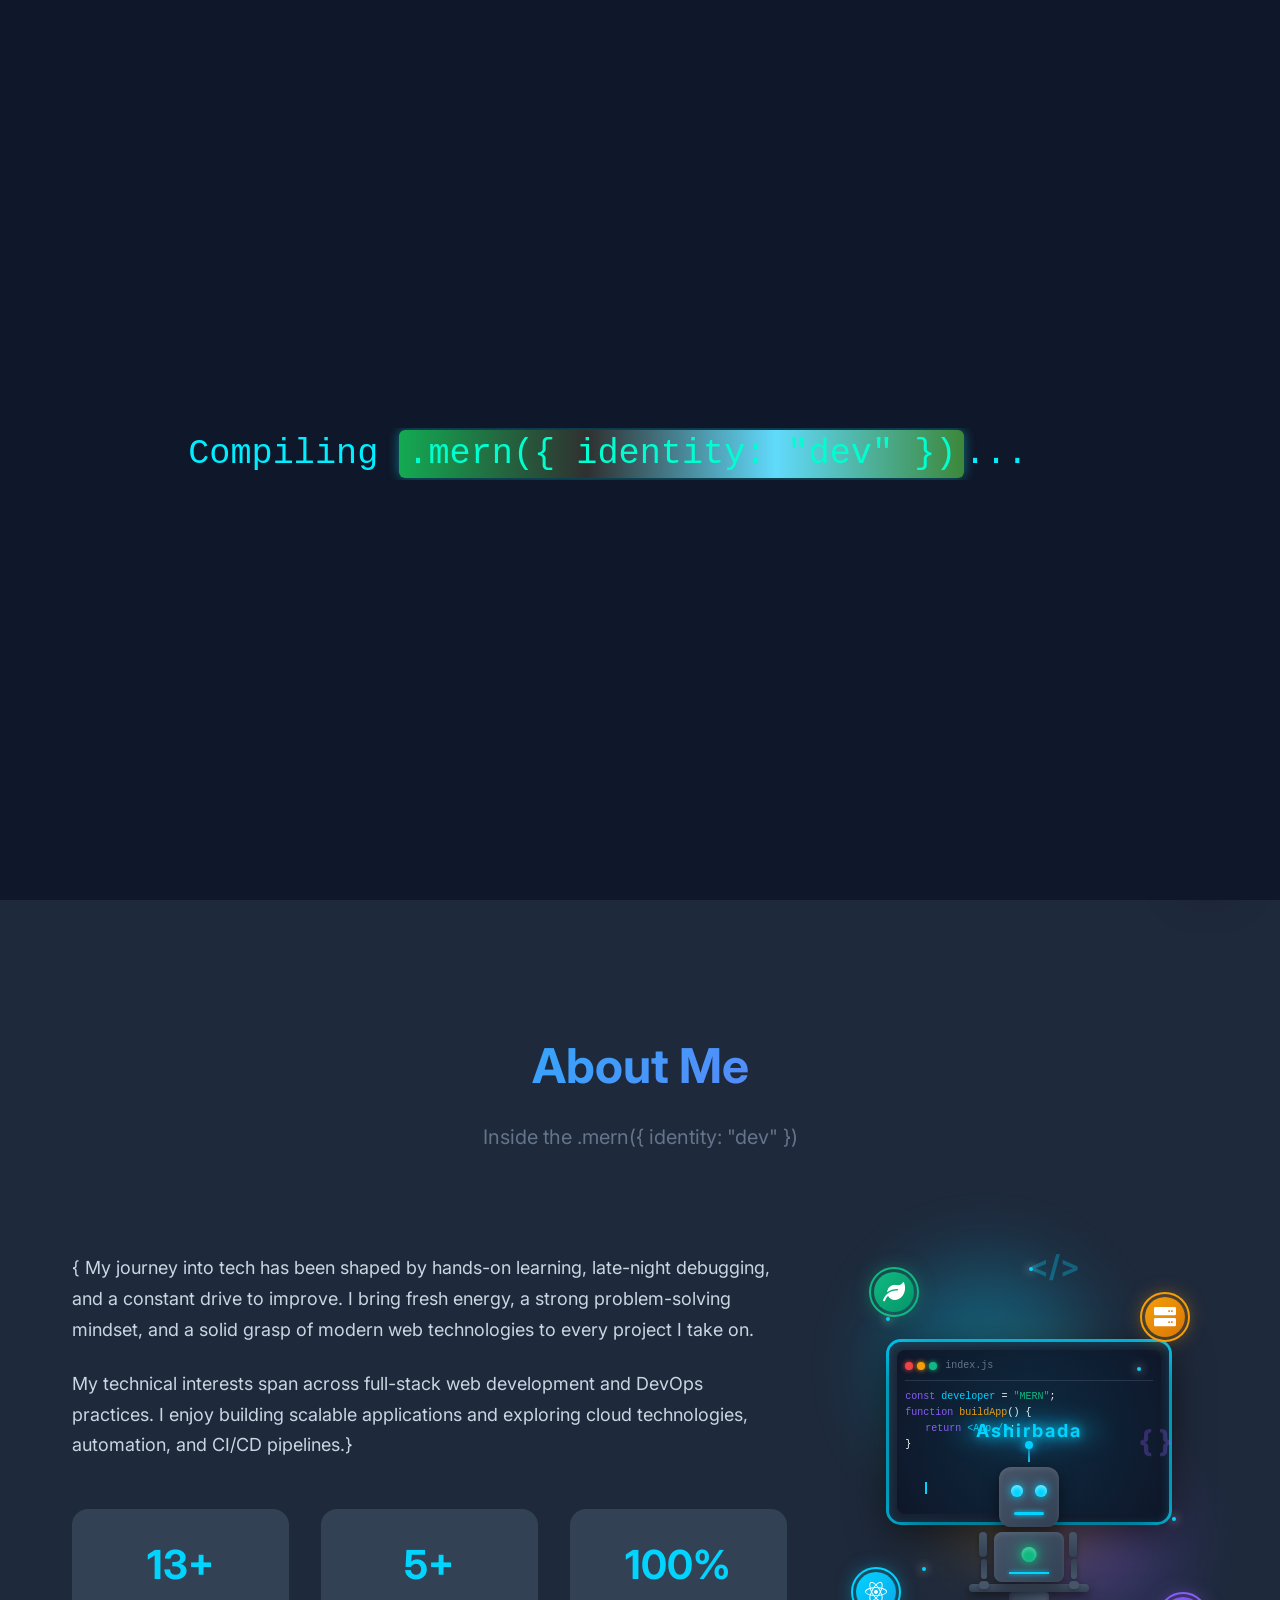
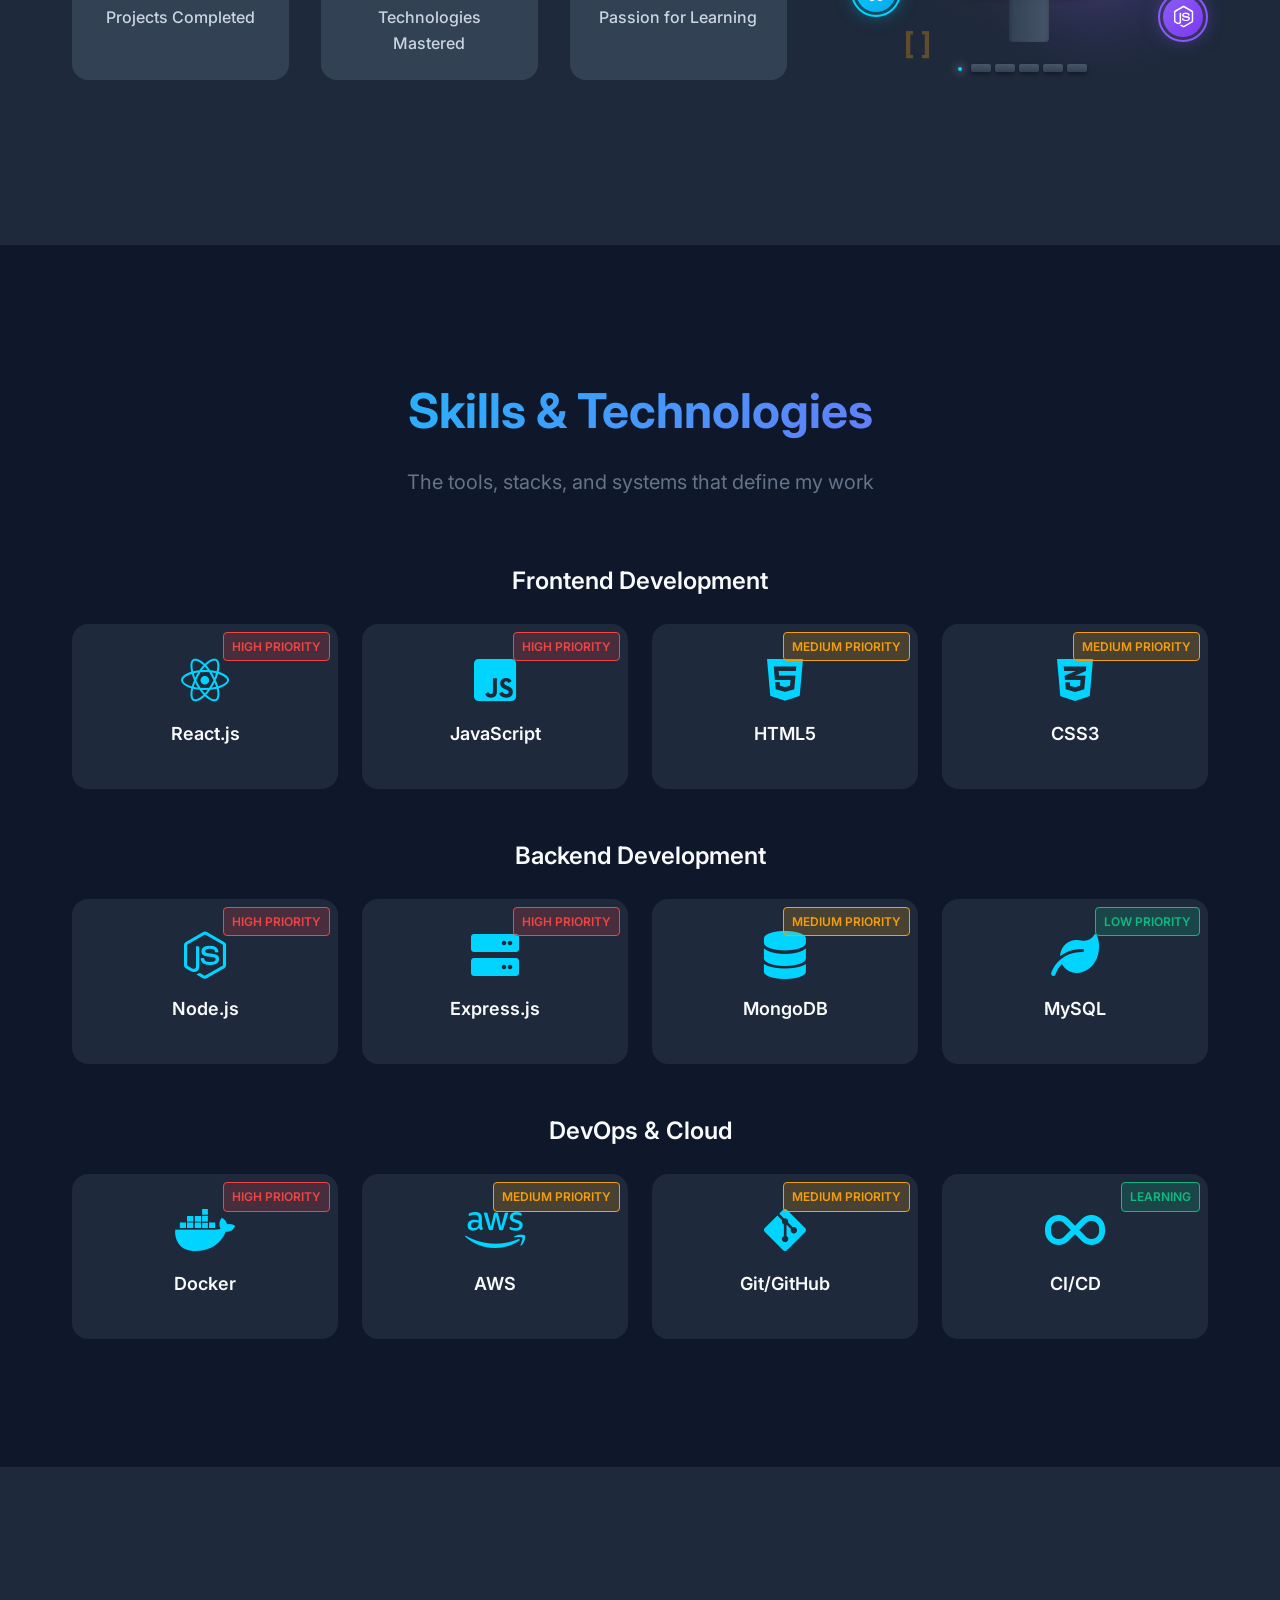
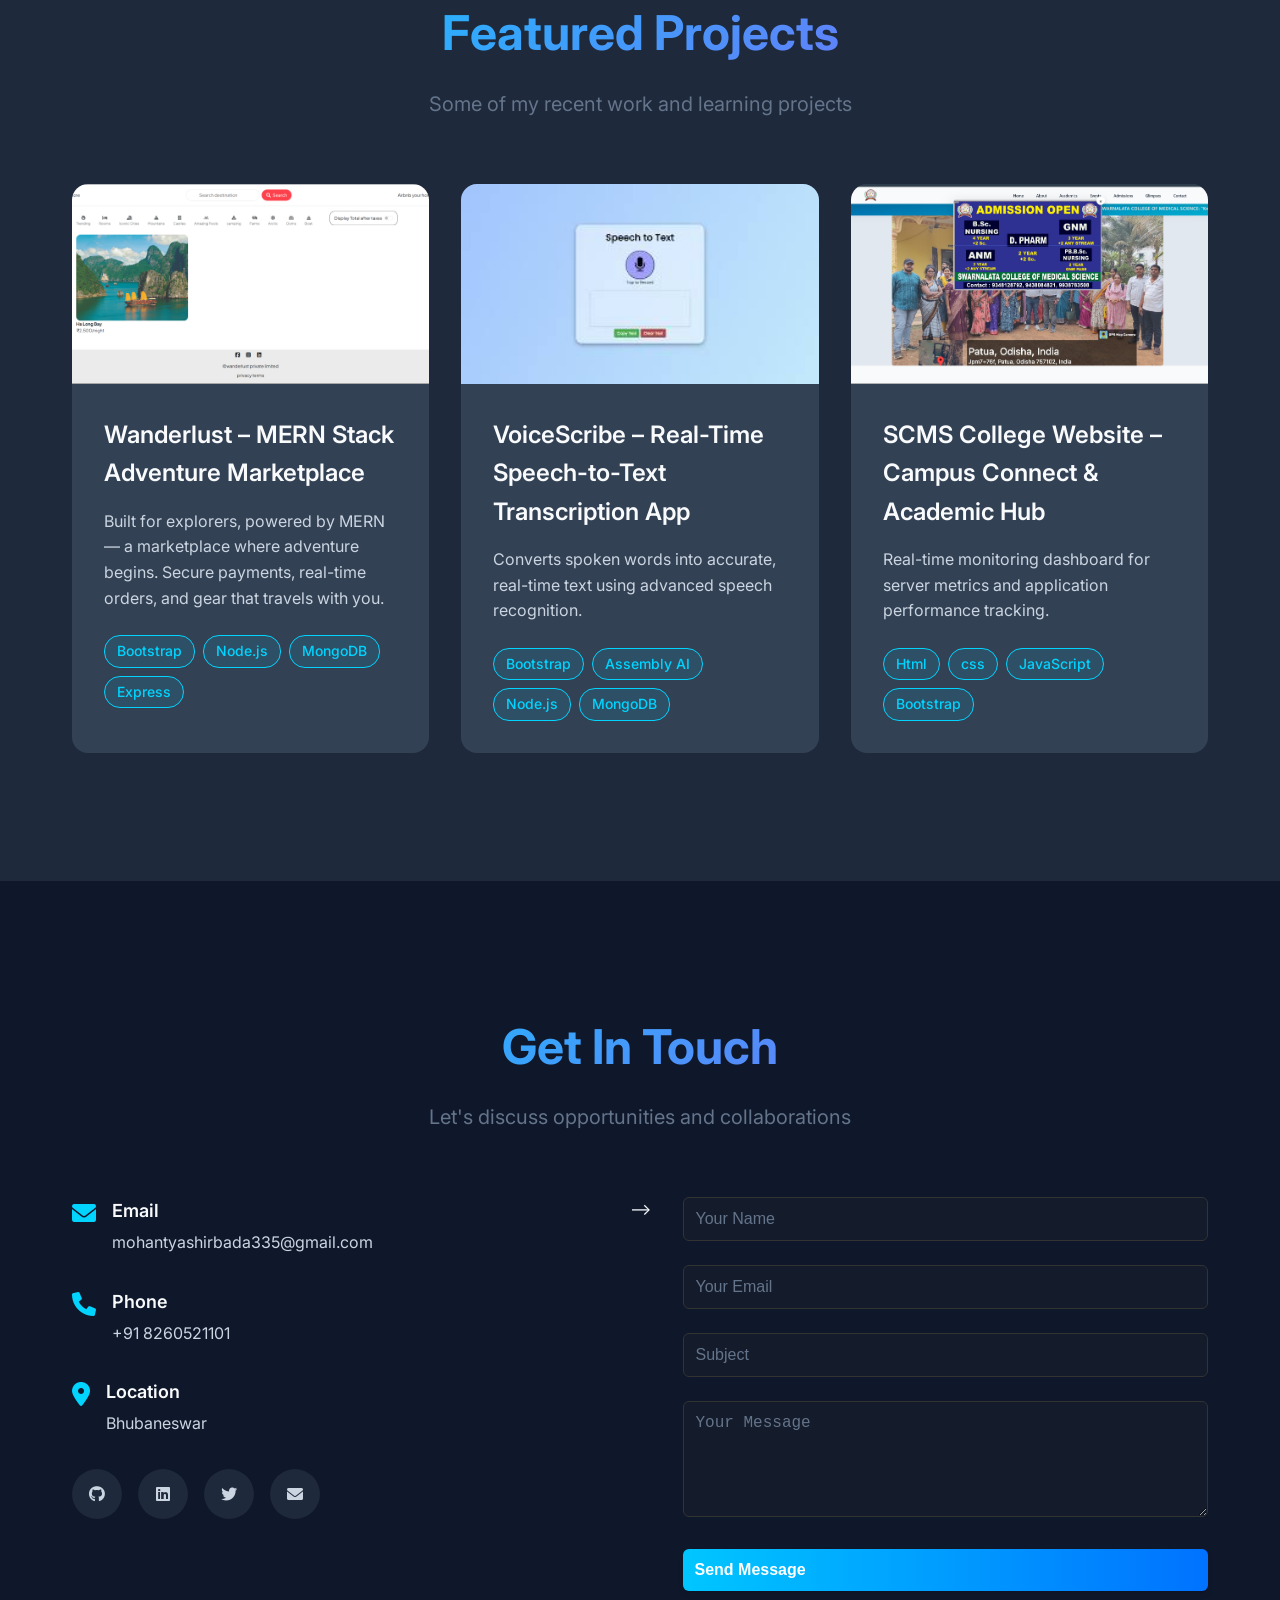
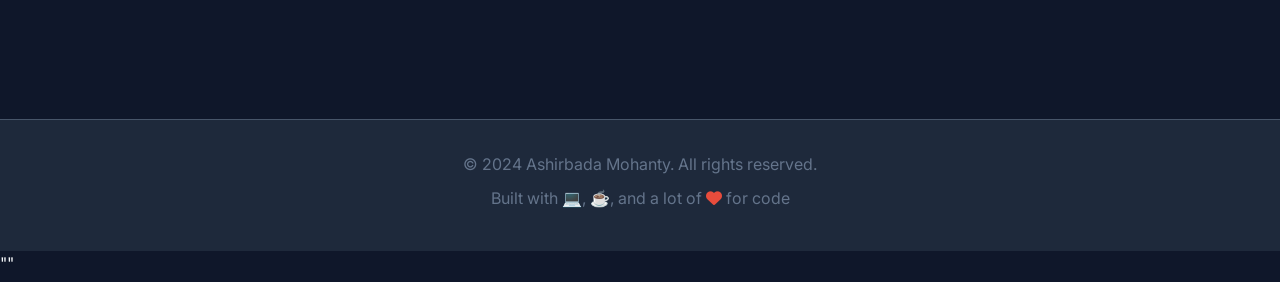
==== commit 30a3d7c5: "commit" ====
--- a/index.html
+++ b/index.html
@@ -97,7 +97,143 @@
                     </div>
                 </div>
                 <div class="about-image">
-                    <img src=".\src\1724223778223.png" alt="About Me" />
+                    <div class="computer-3d-scene">
+                        <!-- Floating Background Elements -->
+                        <div class="bg-circle bg-circle-1"></div>
+                        <div class="bg-circle bg-circle-2"></div>
+                        <div class="bg-circle bg-circle-3"></div>
+                        
+                        <!-- 3D Computer -->
+                        <div class="computer-3d">
+                            <!-- 3D Robot -->
+                            <div class="robot-3d">
+                                <!-- Name Tag Above Head -->
+                                <div class="name-tag">
+                                    <div class="name-text">Ashirbada</div>
+                                    <div class="name-glow"></div>
+                                </div>
+                                
+                                <!-- Robot Head -->
+                                <div class="robot-head">
+                                    <div class="antenna">
+                                        <div class="antenna-ball"></div>
+                                    </div>
+                                    <div class="head-main">
+                                        <div class="eye eye-left"></div>
+                                        <div class="eye eye-right"></div>
+                                        <div class="mouth"></div>
+                                    </div>
+                                </div>
+                                
+                                <!-- Robot Body -->
+                                <div class="robot-body">
+                                    <div class="chest-light"></div>
+                                    <div class="body-panel"></div>
+                                </div>
+                                
+                                <!-- Robot Arms -->
+                                <div class="robot-arm arm-left">
+                                    <div class="upper-arm"></div>
+                                    <div class="lower-arm"></div>
+                                    <div class="hand"></div>
+                                </div>
+                                <div class="robot-arm arm-right">
+                                    <div class="upper-arm"></div>
+                                    <div class="lower-arm"></div>
+                                    <div class="hand"></div>
+                                </div>
+                            </div>
+                            
+                            <!-- Monitor Stand -->
+                            <div class="monitor-stand">
+                                <div class="stand-base"></div>
+                                <div class="stand-neck"></div>
+                            </div>
+                            
+                            <!-- Monitor -->
+                            <div class="monitor">
+                                <div class="monitor-frame">
+                                    <div class="screen">
+                                        <div class="screen-glow"></div>
+                                        <!-- Code Editor -->
+                                        <div class="code-editor">
+                                            <div class="editor-header">
+                                                <div class="editor-dots">
+                                                    <span class="dot red"></span>
+                                                    <span class="dot yellow"></span>
+                                                    <span class="dot green"></span>
+                                                </div>
+                                                <div class="editor-title">index.js</div>
+                                            </div>
+                                            <div class="editor-content">
+                                                <div class="code-line"><span class="keyword">const</span> <span class="variable">developer</span> = <span class="string">"MERN"</span>;</div>
+                                                <div class="code-line"><span class="keyword">function</span> <span class="function">buildApp</span>() {</div>
+                                                <div class="code-line indent"><span class="keyword">return</span> <span class="tag">&lt;App /&gt;</span>;</div>
+                                                <div class="code-line">}</div>
+                                            </div>
+                                        </div>
+                                        
+                                        <!-- Cursor Blink -->
+                                        <div class="cursor-blink"></div>
+                                    </div>
+                                </div>
+                            </div>
+                            
+                            <!-- Keyboard -->
+                            <div class="keyboard">
+                                <div class="key" style="animation-delay: 0s;"></div>
+                                <div class="key" style="animation-delay: 0.1s;"></div>
+                                <div class="key" style="animation-delay: 0.2s;"></div>
+                                <div class="key" style="animation-delay: 0.3s;"></div>
+                                <div class="key" style="animation-delay: 0.4s;"></div>
+                            </div>
+                        </div>
+                        
+                        <!-- Floating MERN Icons -->
+                        <div class="floating-tech-icons">
+                            <div class="tech-icon tech-icon-1" data-tech="MongoDB">
+                                <div class="icon-inner">
+                                    <i class="fas fa-leaf"></i>
+                                </div>
+                                <div class="icon-ring"></div>
+                            </div>
+                            <div class="tech-icon tech-icon-2" data-tech="Express">
+                                <div class="icon-inner">
+                                    <i class="fas fa-server"></i>
+                                </div>
+                                <div class="icon-ring"></div>
+                            </div>
+                            <div class="tech-icon tech-icon-3" data-tech="React">
+                                <div class="icon-inner">
+                                    <i class="fab fa-react"></i>
+                                </div>
+                                <div class="icon-ring"></div>
+                            </div>
+                            <div class="tech-icon tech-icon-4" data-tech="Node">
+                                <div class="icon-inner">
+                                    <i class="fab fa-node-js"></i>
+                                </div>
+                                <div class="icon-ring"></div>
+                            </div>
+                        </div>
+                        
+                        <!-- Code Symbols -->
+                        <div class="code-symbols">
+                            <div class="symbol symbol-1">&lt;/&gt;</div>
+                            <div class="symbol symbol-2">{ }</div>
+                            <div class="symbol symbol-3">[ ]</div>
+                        </div>
+                        
+                        <!-- Particles -->
+                        <div class="particles-3d">
+                            <div class="particle" style="--x: 10%; --y: 20%; --delay: 0s;"></div>
+                            <div class="particle" style="--x: 80%; --y: 30%; --delay: 1s;"></div>
+                            <div class="particle" style="--x: 20%; --y: 70%; --delay: 2s;"></div>
+                            <div class="particle" style="--x: 90%; --y: 60%; --delay: 3s;"></div>
+                            <div class="particle" style="--x: 50%; --y: 10%; --delay: 1.5s;"></div>
+                            <div class="particle" style="--x: 30%; --y: 90%; --delay: 2.5s;"></div>
+                        </div>
+                    </div>
                 </div>
             </div>
         </div>
@@ -385,12 +521,29 @@
 
     <!-- Chatbot -->
     <div id="chatbot" class="chatbot">
-        <!-- <div class="chatbot-toggle">
-            <i class="fas fa-robot"></i>
-        </div> -->
         <div class="chatbot-toggle">
-  <img src=".\src\cute-3d-robot-looking-isolated-600nw-2304005809.webp" alt="Chatbot" class="chatbot-icon">
-</div>
+            <div class="chatbot-robot-3d">
+                <!-- Robot Head -->
+                <div class="chatbot-robot-head">
+                    <div class="chatbot-antenna">
+                        <div class="chatbot-antenna-ball"></div>
+                    </div>
+                    <div class="chatbot-head-main">
+                        <div class="chatbot-eye chatbot-eye-left"></div>
+                        <div class="chatbot-eye chatbot-eye-right"></div>
+                        <div class="chatbot-mouth"></div>
+                    </div>
+                </div>
+                
+                <!-- Robot Body -->
+                <div class="chatbot-robot-body">
+                    <div class="chatbot-chest-light"></div>
+                </div>
+                
+                <!-- Speech Bubble -->
+                <div class="chatbot-speech-bubble">Hi!</div>
+            </div>
+        </div>
 
         <div class="chatbot-container">
             <div class="chatbot-header">
@@ -413,7 +566,7 @@
                 </button>
             </div>
         </div>
-    </div>
+    </div>""
 
     <script src="js/particles.js"></script>
     <script src="js/chatbot.js"></script>
--- a/styles/main.css
+++ b/styles/main.css
@@ -389,12 +389,896 @@
 
 .about-image {
     animation: slideInRight 1s ease-out 0.3s both;
+    display: flex;
+    justify-content: center;
+    align-items: center;
 }
 
 .about-image img {
     width: 100%;
     border-radius: 1rem;
     box-shadow: var(--shadow-xl);
+}
+
+/* 3D Computer Scene */
+.computer-3d-scene {
+    position: relative;
+    width: 100%;
+    max-width: 500px;
+    height: 500px;
+    perspective: 1000px;
+    display: flex;
+    align-items: center;
+    justify-content: center;
+}
+
+/* Background Circles */
+.bg-circle {
+    position: absolute;
+    border-radius: 50%;
+    filter: blur(40px);
+    opacity: 0.3;
+    animation: bgPulse 4s ease-in-out infinite;
+}
+
+.bg-circle-1 {
+    width: 200px;
+    height: 200px;
+    background: var(--primary-color);
+    top: 10%;
+    left: 10%;
+    animation-delay: 0s;
+}
+
+.bg-circle-2 {
+    width: 150px;
+    height: 150px;
+    background: var(--secondary-color);
+    bottom: 20%;
+    right: 10%;
+    animation-delay: 1s;
+}
+
+.bg-circle-3 {
+    width: 180px;
+    height: 180px;
+    background: var(--accent-color);
+    top: 50%;
+    left: 50%;
+    transform: translate(-50%, -50%);
+    animation-delay: 2s;
+}
+
+@keyframes bgPulse {
+    0%, 100% {
+        transform: scale(1);
+        opacity: 0.2;
+    }
+    50% {
+        transform: scale(1.2);
+        opacity: 0.4;
+    }
+}
+
+/* 3D Computer Container */
+.computer-3d {
+    position: relative;
+    width: 300px;
+    height: 350px;
+    transform-style: preserve-3d;
+    animation: rotate3D 20s linear infinite;
+}
+
+@keyframes rotate3D {
+    0% {
+        transform: rotateY(0deg) rotateX(5deg);
+    }
+    100% {
+        transform: rotateY(360deg) rotateX(5deg);
+    }
+}
+
+/* Monitor Stand */
+.monitor-stand {
+    position: absolute;
+    bottom: 0;
+    left: 50%;
+    transform: translateX(-50%);
+    z-index: 1;
+}
+
+.stand-base {
+    width: 120px;
+    height: 8px;
+    background: linear-gradient(to bottom, #475569, #334155);
+    border-radius: 4px;
+    box-shadow: 0 4px 10px rgba(0, 0, 0, 0.5);
+}
+
+.stand-neck {
+    width: 40px;
+    height: 50px;
+    background: linear-gradient(to right, #334155, #475569);
+    margin: 0 auto;
+    border-radius: 4px;
+    box-shadow: inset 0 2px 5px rgba(0, 0, 0, 0.3);
+}
+
+/* Monitor */
+.monitor {
+    position: absolute;
+    top: 50px;
+    left: 50%;
+    transform: translateX(-50%);
+    z-index: 2;
+}
+
+.monitor-frame {
+    width: 280px;
+    height: 180px;
+    background: linear-gradient(135deg, #1E293B, #0F172A);
+    border-radius: 12px;
+    padding: 8px;
+    box-shadow: 
+        0 10px 40px rgba(0, 0, 0, 0.6),
+        0 0 0 3px #00D4FF,
+        inset 0 2px 10px rgba(0, 212, 255, 0.2);
+    animation: monitorGlow 3s ease-in-out infinite;
+}
+
+@keyframes monitorGlow {
+    0%, 100% {
+        box-shadow: 
+            0 10px 40px rgba(0, 0, 0, 0.6),
+            0 0 0 3px #00D4FF,
+            inset 0 2px 10px rgba(0, 212, 255, 0.2);
+    }
+    50% {
+        box-shadow: 
+            0 10px 50px rgba(0, 212, 255, 0.4),
+            0 0 0 3px #00D4FF,
+            0 0 30px rgba(0, 212, 255, 0.6),
+            inset 0 2px 10px rgba(0, 212, 255, 0.4);
+    }
+}
+
+.screen {
+    width: 100%;
+    height: 100%;
+    background: #0F172A;
+    border-radius: 8px;
+    position: relative;
+    overflow: hidden;
+}
+
+.screen-glow {
+    position: absolute;
+    top: 0;
+    left: 0;
+    width: 100%;
+    height: 100%;
+    background: radial-gradient(circle at center, rgba(0, 212, 255, 0.1), transparent);
+    animation: screenPulse 2s ease-in-out infinite;
+}
+
+@keyframes screenPulse {
+    0%, 100% {
+        opacity: 0.5;
+    }
+    50% {
+        opacity: 1;
+    }
+}
+
+/* Code Editor */
+.code-editor {
+    position: relative;
+    z-index: 2;
+    padding: 8px;
+}
+
+.editor-header {
+    display: flex;
+    align-items: center;
+    gap: 8px;
+    margin-bottom: 8px;
+    padding-bottom: 6px;
+    border-bottom: 1px solid rgba(100, 116, 139, 0.3);
+}
+
+.editor-dots {
+    display: flex;
+    gap: 4px;
+}
+
+.dot {
+    width: 8px;
+    height: 8px;
+    border-radius: 50%;
+}
+
+.dot.red {
+    background: #EF4444;
+    box-shadow: 0 0 5px #EF4444;
+}
+
+.dot.yellow {
+    background: #F59E0B;
+    box-shadow: 0 0 5px #F59E0B;
+}
+
+.dot.green {
+    background: #10B981;
+    box-shadow: 0 0 5px #10B981;
+}
+
+.editor-title {
+    font-size: 10px;
+    color: var(--text-muted);
+    font-family: 'Courier New', monospace;
+}
+
+.editor-content {
+    font-family: 'Courier New', monospace;
+    font-size: 10px;
+    line-height: 1.6;
+}
+
+.code-line {
+    opacity: 0;
+    animation: typeCode 0.5s ease-out forwards;
+}
+
+.code-line:nth-child(1) {
+    animation-delay: 0.5s;
+}
+
+.code-line:nth-child(2) {
+    animation-delay: 1s;
+}
+
+.code-line:nth-child(3) {
+    animation-delay: 1.5s;
+}
+
+.code-line:nth-child(4) {
+    animation-delay: 2s;
+}
+
+@keyframes typeCode {
+    from {
+        opacity: 0;
+        transform: translateX(-10px);
+    }
+    to {
+        opacity: 1;
+        transform: translateX(0);
+    }
+}
+
+.indent {
+    padding-left: 20px;
+}
+
+.keyword {
+    color: #8B5CF6;
+}
+
+.variable {
+    color: #00D4FF;
+}
+
+.string {
+    color: #10B981;
+}
+
+.function {
+    color: #F59E0B;
+}
+
+.tag {
+    color: #00D4FF;
+}
+
+.cursor-blink {
+    position: absolute;
+    bottom: 20px;
+    left: 28px;
+    width: 2px;
+    height: 12px;
+    background: #00D4FF;
+    animation: blink 1s step-end infinite;
+}
+
+@keyframes blink {
+    0%, 50% {
+        opacity: 1;
+    }
+    51%, 100% {
+        opacity: 0;
+    }
+}
+
+/* 3D Robot */
+.robot-3d {
+    position: absolute;
+    bottom: 60px;
+    left: 50%;
+    transform: translateX(-50%);
+    z-index: 3;
+    animation: robotFloat 3s ease-in-out infinite;
+}
+
+@keyframes robotFloat {
+    0%, 100% {
+        transform: translateX(-50%) translateY(0px);
+    }
+    50% {
+        transform: translateX(-50%) translateY(-10px);
+    }
+}
+
+/* Name Tag */
+.name-tag {
+    position: absolute;
+    top: -50px;
+    left: 50%;
+    transform: translateX(-50%);
+    z-index: 10;
+}
+
+.name-text {
+    font-size: 18px;
+    font-weight: bold;
+    color: #00D4FF;
+    text-shadow: 
+        0 0 10px rgba(0, 212, 255, 0.8),
+        0 0 20px rgba(0, 212, 255, 0.6),
+        0 0 30px rgba(0, 212, 255, 0.4);
+    animation: nameFloat 2s ease-in-out infinite;
+    white-space: nowrap;
+    letter-spacing: 2px;
+}
+
+@keyframes nameFloat {
+    0%, 100% {
+        transform: translateY(0px);
+        opacity: 1;
+    }
+    50% {
+        transform: translateY(-5px);
+        opacity: 0.8;
+    }
+}
+
+.name-glow {
+    position: absolute;
+    top: 50%;
+    left: 50%;
+    transform: translate(-50%, -50%);
+    width: 150px;
+    height: 30px;
+    background: radial-gradient(ellipse, rgba(0, 212, 255, 0.3), transparent);
+    filter: blur(10px);
+    animation: glowPulse 2s ease-in-out infinite;
+}
+
+@keyframes glowPulse {
+    0%, 100% {
+        opacity: 0.5;
+        transform: translate(-50%, -50%) scale(1);
+    }
+    50% {
+        opacity: 1;
+        transform: translate(-50%, -50%) scale(1.2);
+    }
+}
+
+/* Robot Head */
+.robot-head {
+    position: relative;
+    width: 60px;
+    height: 60px;
+    margin: 0 auto;
+}
+
+.antenna {
+    position: absolute;
+    top: -20px;
+    left: 50%;
+    transform: translateX(-50%);
+    width: 2px;
+    height: 15px;
+    background: linear-gradient(to bottom, #475569, #00D4FF);
+    animation: antennaWave 2s ease-in-out infinite;
+}
+
+@keyframes antennaWave {
+    0%, 100% {
+        transform: translateX(-50%) rotate(0deg);
+    }
+    50% {
+        transform: translateX(-50%) rotate(10deg);
+    }
+}
+
+.antenna-ball {
+    position: absolute;
+    top: -6px;
+    left: 50%;
+    transform: translateX(-50%);
+    width: 8px;
+    height: 8px;
+    background: #00D4FF;
+    border-radius: 50%;
+    box-shadow: 0 0 10px #00D4FF, 0 0 20px #00D4FF;
+    animation: antennaBlink 1s ease-in-out infinite;
+}
+
+@keyframes antennaBlink {
+    0%, 100% {
+        opacity: 1;
+        transform: translateX(-50%) scale(1);
+    }
+    50% {
+        opacity: 0.5;
+        transform: translateX(-50%) scale(1.2);
+    }
+}
+
+.head-main {
+    width: 60px;
+    height: 60px;
+    background: linear-gradient(135deg, #475569, #334155);
+    border-radius: 12px;
+    position: relative;
+    box-shadow: 
+        0 5px 15px rgba(0, 0, 0, 0.5),
+        inset 0 2px 5px rgba(255, 255, 255, 0.1);
+}
+
+.eye {
+    position: absolute;
+    top: 18px;
+    width: 12px;
+    height: 12px;
+    background: #00D4FF;
+    border-radius: 50%;
+    box-shadow: 
+        0 0 10px #00D4FF,
+        inset 0 2px 4px rgba(255, 255, 255, 0.5);
+    animation: eyeBlink 3s ease-in-out infinite;
+}
+
+.eye-left {
+    left: 12px;
+}
+
+.eye-right {
+    right: 12px;
+}
+
+@keyframes eyeBlink {
+    0%, 90%, 100% {
+        transform: scaleY(1);
+    }
+    95% {
+        transform: scaleY(0.1);
+    }
+}
+
+.mouth {
+    position: absolute;
+    bottom: 12px;
+    left: 50%;
+    transform: translateX(-50%);
+    width: 30px;
+    height: 3px;
+    background: #00D4FF;
+    border-radius: 2px;
+    box-shadow: 0 0 5px #00D4FF;
+}
+
+/* Robot Body */
+.robot-body {
+    width: 70px;
+    height: 50px;
+    background: linear-gradient(135deg, #475569, #334155);
+    border-radius: 8px;
+    margin: 5px auto 0;
+    position: relative;
+    box-shadow: 
+        0 5px 15px rgba(0, 0, 0, 0.5),
+        inset 0 2px 5px rgba(255, 255, 255, 0.1);
+}
+
+.chest-light {
+    position: absolute;
+    top: 15px;
+    left: 50%;
+    transform: translateX(-50%);
+    width: 15px;
+    height: 15px;
+    background: #10B981;
+    border-radius: 50%;
+    box-shadow: 
+        0 0 10px #10B981,
+        0 0 20px #10B981,
+        inset 0 2px 4px rgba(255, 255, 255, 0.3);
+    animation: chestPulse 1.5s ease-in-out infinite;
+}
+
+@keyframes chestPulse {
+    0%, 100% {
+        opacity: 1;
+        transform: translateX(-50%) scale(1);
+    }
+    50% {
+        opacity: 0.6;
+        transform: translateX(-50%) scale(0.9);
+    }
+}
+
+.body-panel {
+    position: absolute;
+    bottom: 8px;
+    left: 50%;
+    transform: translateX(-50%);
+    width: 40px;
+    height: 2px;
+    background: #00D4FF;
+    box-shadow: 0 0 5px #00D4FF;
+}
+
+/* Robot Arms */
+.robot-arm {
+    position: absolute;
+    top: 65px;
+}
+
+.arm-left {
+    left: -15px;
+    animation: armTypeLeft 1s ease-in-out infinite;
+}
+
+.arm-right {
+    right: -15px;
+    animation: armTypeRight 1s ease-in-out infinite alternate;
+}
+
+@keyframes armTypeLeft {
+    0%, 100% {
+        transform: rotate(0deg);
+    }
+    50% {
+        transform: rotate(-10deg);
+    }
+}
+
+@keyframes armTypeRight {
+    0%, 100% {
+        transform: rotate(0deg);
+    }
+    50% {
+        transform: rotate(10deg);
+    }
+}
+
+.upper-arm {
+    width: 8px;
+    height: 25px;
+    background: linear-gradient(to bottom, #475569, #334155);
+    border-radius: 4px;
+    box-shadow: 0 2px 5px rgba(0, 0, 0, 0.3);
+}
+
+.lower-arm {
+    width: 6px;
+    height: 20px;
+    background: linear-gradient(to bottom, #334155, #475569);
+    border-radius: 3px;
+    margin: 2px auto 0;
+    box-shadow: 0 2px 5px rgba(0, 0, 0, 0.3);
+}
+
+.hand {
+    width: 10px;
+    height: 8px;
+    background: #475569;
+    border-radius: 4px;
+    margin: 2px auto 0;
+    box-shadow: 0 2px 5px rgba(0, 0, 0, 0.3);
+}
+
+/* Keyboard */
+.keyboard {
+    position: absolute;
+    bottom: -30px;
+    left: 50%;
+    transform: translateX(-50%);
+    display: flex;
+    gap: 4px;
+    z-index: 1;
+}
+
+.key {
+    width: 20px;
+    height: 8px;
+    background: linear-gradient(to bottom, #475569, #334155);
+    border-radius: 2px;
+    box-shadow: 0 2px 4px rgba(0, 0, 0, 0.4);
+    animation: keyPress 2s ease-in-out infinite;
+}
+
+@keyframes keyPress {
+    0%, 90%, 100% {
+        transform: translateY(0);
+    }
+    95% {
+        transform: translateY(2px);
+    }
+}
+
+/* Floating Tech Icons */
+.floating-tech-icons {
+    position: absolute;
+    width: 100%;
+    height: 100%;
+    top: 0;
+    left: 0;
+    pointer-events: none;
+}
+
+.tech-icon {
+    position: absolute;
+    width: 50px;
+    height: 50px;
+    display: flex;
+    align-items: center;
+    justify-content: center;
+    animation: floatOrbit 8s ease-in-out infinite;
+}
+
+.tech-icon-1 {
+    top: 10%;
+    left: 5%;
+    animation-delay: 0s;
+}
+
+.tech-icon-2 {
+    top: 15%;
+    right: 5%;
+    animation-delay: 2s;
+}
+
+.tech-icon-3 {
+    bottom: 20%;
+    left: 0%;
+    animation-delay: 4s;
+}
+
+.tech-icon-4 {
+    bottom: 15%;
+    right: 0%;
+    animation-delay: 6s;
+}
+
+@keyframes floatOrbit {
+    0%, 100% {
+        transform: translateY(0px) translateX(0px) scale(1);
+    }
+    25% {
+        transform: translateY(-20px) translateX(10px) scale(1.1);
+    }
+    50% {
+        transform: translateY(-10px) translateX(-10px) scale(1);
+    }
+    75% {
+        transform: translateY(10px) translateX(5px) scale(0.9);
+    }
+}
+
+.icon-inner {
+    width: 40px;
+    height: 40px;
+    border-radius: 50%;
+    display: flex;
+    align-items: center;
+    justify-content: center;
+    font-size: 22px;
+    font-weight: bold;
+    position: relative;
+    z-index: 2;
+}
+
+.icon-inner i {
+    animation: iconBounce 2s ease-in-out infinite;
+}
+
+@keyframes iconBounce {
+    0%, 100% {
+        transform: scale(1);
+    }
+    50% {
+        transform: scale(1.2);
+    }
+}
+
+.tech-icon-1 .icon-inner {
+    background: linear-gradient(135deg, #10B981, #059669);
+    color: #fff;
+    box-shadow: 0 0 20px rgba(16, 185, 129, 0.6);
+}
+
+.tech-icon-2 .icon-inner {
+    background: linear-gradient(135deg, #F59E0B, #D97706);
+    color: #fff;
+    box-shadow: 0 0 20px rgba(245, 158, 11, 0.6);
+}
+
+.tech-icon-3 .icon-inner {
+    background: linear-gradient(135deg, #00D4FF, #0EA5E9);
+    color: #fff;
+    box-shadow: 0 0 20px rgba(0, 212, 255, 0.6);
+}
+
+.tech-icon-4 .icon-inner {
+    background: linear-gradient(135deg, #8B5CF6, #7C3AED);
+    color: #fff;
+    box-shadow: 0 0 20px rgba(139, 92, 246, 0.6);
+}
+
+.icon-ring {
+    position: absolute;
+    width: 50px;
+    height: 50px;
+    border: 2px solid;
+    border-radius: 50%;
+    animation: ringPulse 2s ease-in-out infinite;
+}
+
+.tech-icon-1 .icon-ring {
+    border-color: #10B981;
+}
+
+.tech-icon-2 .icon-ring {
+    border-color: #F59E0B;
+}
+
+.tech-icon-3 .icon-ring {
+    border-color: #00D4FF;
+}
+
+.tech-icon-4 .icon-ring {
+    border-color: #8B5CF6;
+}
+
+@keyframes ringPulse {
+    0%, 100% {
+        transform: scale(1);
+        opacity: 1;
+    }
+    50% {
+        transform: scale(1.3);
+        opacity: 0;
+    }
+}
+
+/* Code Symbols */
+.code-symbols {
+    position: absolute;
+    width: 100%;
+    height: 100%;
+    top: 0;
+    left: 0;
+    pointer-events: none;
+}
+
+.symbol {
+    position: absolute;
+    font-size: 30px;
+    font-weight: bold;
+    opacity: 0.3;
+    animation: symbolFloat 6s ease-in-out infinite;
+}
+
+.symbol-1 {
+    top: 5%;
+    left: 50%;
+    color: #00D4FF;
+    animation-delay: 0s;
+}
+
+.symbol-2 {
+    top: 40%;
+    right: 10%;
+    color: #8B5CF6;
+    animation-delay: 2s;
+}
+
+.symbol-3 {
+    bottom: 10%;
+    left: 15%;
+    color: #F59E0B;
+    animation-delay: 4s;
+}
+
+@keyframes symbolFloat {
+    0%, 100% {
+        transform: translateY(0px) rotate(0deg);
+        opacity: 0.3;
+    }
+    50% {
+        transform: translateY(-30px) rotate(180deg);
+        opacity: 0.6;
+    }
+}
+
+/* Particles */
+.particles-3d {
+    position: absolute;
+    width: 100%;
+    height: 100%;
+    top: 0;
+    left: 0;
+    pointer-events: none;
+}
+
+.particle {
+    position: absolute;
+    width: 4px;
+    height: 4px;
+    background: var(--primary-color);
+    border-radius: 50%;
+    left: var(--x);
+    top: var(--y);
+    animation: particleRise 4s ease-in-out infinite;
+    animation-delay: var(--delay);
+    box-shadow: 0 0 10px currentColor;
+}
+
+@keyframes particleRise {
+    0% {
+        transform: translateY(0px) scale(0);
+        opacity: 0;
+    }
+    50% {
+        opacity: 1;
+        transform: translateY(-50px) scale(1);
+    }
+    100% {
+        transform: translateY(-100px) scale(0);
+        opacity: 0;
+    }
+}
+
+/* Responsive */
+@media (max-width: 768px) {
+    .computer-3d-scene {
+        max-width: 350px;
+        height: 400px;
+    }
+    
+    .computer-3d {
+        width: 250px;
+        height: 300px;
+    }
+    
+    .monitor-frame {
+        width: 230px;
+        height: 150px;
+    }
+    
+    .tech-icon {
+        width: 40px;
+        height: 40px;
+    }
+    
+    .icon-inner {
+        width: 35px;
+        height: 35px;
+        font-size: 16px;
+    }
 }
 
 /* Skills Section */
@@ -739,41 +1623,345 @@
 }
 
 .chatbot-toggle {
-    width: 60px;
-    height: 60px;
-    background: var(--gradient-primary);
-    border-radius: 50%;
+    width: 80px;
+    height: 80px;
     display: flex;
     align-items: center;
     justify-content: center;
     cursor: pointer;
-    box-shadow: var(--shadow-lg);
     transition: var(--transition);
+    position: relative;
 }
 
 .chatbot-toggle:hover {
     transform: scale(1.1);
-    box-shadow: var(--shadow-xl);
-}
-
-.chatbot-toggle i {
-    font-size: 1.5rem;
-    color: var(--text-primary);
+}
+
+.chatbot-toggle:hover .chatbot-robot-3d {
+    animation: chatbotBounce 0.6s ease-in-out;
+}
+
+@keyframes chatbotBounce {
+    0%, 100% {
+        transform: translateY(0);
+    }
+    50% {
+        transform: translateY(-10px);
+    }
+}
+
+/* 3D Chatbot Robot */
+.chatbot-robot-3d {
+    position: relative;
+    width: 70px;
+    height: 80px;
+    animation: chatbotFloat 3s ease-in-out infinite;
+    filter: drop-shadow(0 10px 20px rgba(0, 0, 0, 0.3));
+}
+
+@keyframes chatbotFloat {
+    0%, 100% {
+        transform: translateY(0px);
+    }
+    50% {
+        transform: translateY(-8px);
+    }
+}
+
+/* Chatbot Robot Head */
+.chatbot-robot-head {
+    position: relative;
+    width: 50px;
+    height: 50px;
+    margin: 0 auto;
+}
+
+.chatbot-antenna {
+    position: absolute;
+    top: -15px;
+    left: 50%;
+    transform: translateX(-50%);
+    width: 2px;
+    height: 12px;
+    background: linear-gradient(to bottom, #475569, #00D4FF);
+    animation: chatbotAntennaWave 2s ease-in-out infinite;
+}
+
+@keyframes chatbotAntennaWave {
+    0%, 100% {
+        transform: translateX(-50%) rotate(-5deg);
+    }
+    50% {
+        transform: translateX(-50%) rotate(5deg);
+    }
+}
+
+.chatbot-antenna-ball {
+    position: absolute;
+    top: -5px;
+    left: 50%;
+    transform: translateX(-50%);
+    width: 6px;
+    height: 6px;
+    background: #00D4FF;
+    border-radius: 50%;
+    box-shadow: 0 0 10px #00D4FF, 0 0 20px #00D4FF;
+    animation: chatbotAntennaBlink 1s ease-in-out infinite;
+}
+
+@keyframes chatbotAntennaBlink {
+    0%, 100% {
+        opacity: 1;
+        box-shadow: 0 0 10px #00D4FF, 0 0 20px #00D4FF;
+    }
+    50% {
+        opacity: 0.5;
+        box-shadow: 0 0 5px #00D4FF, 0 0 10px #00D4FF;
+    }
+}
+
+.chatbot-head-main {
+    width: 50px;
+    height: 50px;
+    background: linear-gradient(135deg, #00D4FF, #0EA5E9);
+    border-radius: 10px;
+    position: relative;
+    box-shadow: 
+        0 5px 15px rgba(0, 212, 255, 0.4),
+        inset 0 2px 5px rgba(255, 255, 255, 0.3),
+        inset 0 -2px 5px rgba(0, 0, 0, 0.2);
+    animation: chatbotHeadGlow 2s ease-in-out infinite;
+}
+
+@keyframes chatbotHeadGlow {
+    0%, 100% {
+        box-shadow: 
+            0 5px 15px rgba(0, 212, 255, 0.4),
+            inset 0 2px 5px rgba(255, 255, 255, 0.3),
+            inset 0 -2px 5px rgba(0, 0, 0, 0.2);
+    }
+    50% {
+        box-shadow: 
+            0 5px 25px rgba(0, 212, 255, 0.6),
+            0 0 30px rgba(0, 212, 255, 0.4),
+            inset 0 2px 5px rgba(255, 255, 255, 0.3),
+            inset 0 -2px 5px rgba(0, 0, 0, 0.2);
+    }
+}
+
+.chatbot-eye {
+    position: absolute;
+    top: 15px;
+    width: 10px;
+    height: 10px;
+    background: #fff;
+    border-radius: 50%;
+    box-shadow: 
+        inset 0 2px 4px rgba(0, 0, 0, 0.3);
+    animation: chatbotEyeBlink 4s ease-in-out infinite;
+}
+
+.chatbot-eye::after {
+    content: '';
+    position: absolute;
+    top: 2px;
+    left: 2px;
+    width: 4px;
+    height: 4px;
+    background: #0F172A;
+    border-radius: 50%;
+}
+
+.chatbot-eye-left {
+    left: 10px;
+}
+
+.chatbot-eye-right {
+    right: 10px;
+}
+
+@keyframes chatbotEyeBlink {
+    0%, 92%, 100% {
+        transform: scaleY(1);
+    }
+    95% {
+        transform: scaleY(0.1);
+    }
+}
+
+.chatbot-mouth {
+    position: absolute;
+    bottom: 12px;
+    left: 50%;
+    transform: translateX(-50%);
+    width: 20px;
+    height: 10px;
+    border: 2px solid #fff;
+    border-top: none;
+    border-radius: 0 0 10px 10px;
+    animation: chatbotSmile 3s ease-in-out infinite;
+}
+
+@keyframes chatbotSmile {
+    0%, 100% {
+        width: 20px;
+    }
+    50% {
+        width: 25px;
+    }
+}
+
+/* Chatbot Robot Body */
+.chatbot-robot-body {
+    width: 45px;
+    height: 35px;
+    background: linear-gradient(135deg, #00D4FF, #0EA5E9);
+    border-radius: 6px;
+    margin: 3px auto 0;
+    position: relative;
+    box-shadow: 
+        0 5px 15px rgba(0, 212, 255, 0.4),
+        inset 0 2px 5px rgba(255, 255, 255, 0.3),
+        inset 0 -2px 5px rgba(0, 0, 0, 0.2);
+}
+
+.chatbot-chest-light {
+    position: absolute;
+    top: 12px;
+    left: 50%;
+    transform: translateX(-50%);
+    width: 12px;
+    height: 12px;
+    background: #10B981;
+    border-radius: 50%;
+    box-shadow: 
+        0 0 10px #10B981,
+        0 0 20px #10B981,
+        inset 0 2px 4px rgba(255, 255, 255, 0.5);
+    animation: chatbotChestPulse 1.5s ease-in-out infinite;
+}
+
+@keyframes chatbotChestPulse {
+    0%, 100% {
+        opacity: 1;
+        transform: translateX(-50%) scale(1);
+    }
+    50% {
+        opacity: 0.6;
+        transform: translateX(-50%) scale(0.85);
+    }
+}
+
+/* Speech Bubble */
+.chatbot-speech-bubble {
+    position: absolute;
+    top: -35px;
+    left: -20px;
+    background: #fff;
+    color: #0F172A;
+    padding: 6px 12px;
+    border-radius: 15px;
+    font-size: 14px;
+    font-weight: bold;
+    box-shadow: 0 4px 10px rgba(0, 0, 0, 0.2);
+    animation: chatbotSpeechBubble 3s ease-in-out infinite;
+    opacity: 0;
+}
+
+.chatbot-speech-bubble::after {
+    content: '';
+    position: absolute;
+    bottom: -8px;
+    left: 30px;
+    width: 0;
+    height: 0;
+    border-left: 8px solid transparent;
+    border-right: 8px solid transparent;
+    border-top: 8px solid #fff;
+}
+
+@keyframes chatbotSpeechBubble {
+    0%, 70%, 100% {
+        opacity: 0;
+        transform: translateY(5px);
+    }
+    75%, 95% {
+        opacity: 1;
+        transform: translateY(0);
+    }
+}
+
+.chatbot-toggle:hover .chatbot-speech-bubble {
+    animation: chatbotSpeechBubbleHover 0.3s ease-out forwards;
+}
+
+@keyframes chatbotSpeechBubbleHover {
+    0% {
+        opacity: 0;
+        transform: translateY(5px);
+    }
+    100% {
+        opacity: 1;
+        transform: translateY(0);
+    }
 }
 
 .chatbot-container {
     position: absolute;
-    bottom: 80px;
+    bottom: 100px;
     right: 0;
-    width: 350px;
-    height: 500px;
-    background: var(--bg-secondary);
-    border-radius: 1rem;
-    box-shadow: var(--shadow-xl);
-    border: 1px solid var(--border-color);
+    width: 380px;
+    height: 550px;
+    background: linear-gradient(135deg, #1E293B 0%, #0F172A 100%);
+    border-radius: 1.5rem;
+    box-shadow: 
+        0 20px 60px rgba(0, 0, 0, 0.5),
+        0 0 0 1px rgba(0, 212, 255, 0.2),
+        0 0 40px rgba(0, 212, 255, 0.1);
+    border: 2px solid transparent;
+    background-clip: padding-box;
     display: none;
     flex-direction: column;
     overflow: hidden;
+    animation: chatbotSlideIn 0.4s ease-out;
+}
+
+@keyframes chatbotSlideIn {
+    from {
+        opacity: 0;
+        transform: translateY(20px) scale(0.95);
+    }
+    to {
+        opacity: 1;
+        transform: translateY(0) scale(1);
+    }
+}
+
+.chatbot-container::before {
+    content: '';
+    position: absolute;
+    top: 0;
+    left: 0;
+    right: 0;
+    bottom: 0;
+    border-radius: 1.5rem;
+    padding: 2px;
+    background: linear-gradient(135deg, #00D4FF, #8B5CF6, #F59E0B);
+    -webkit-mask: linear-gradient(#fff 0 0) content-box, linear-gradient(#fff 0 0);
+    -webkit-mask-composite: xor;
+    mask: linear-gradient(#fff 0 0) content-box, linear-gradient(#fff 0 0);
+    mask-composite: exclude;
+    opacity: 0.5;
+    animation: borderGlow 3s ease-in-out infinite;
+}
+
+@keyframes borderGlow {
+    0%, 100% {
+        opacity: 0.5;
+    }
+    50% {
+        opacity: 1;
+    }
 }
 
 .chatbot-container.active {
@@ -781,62 +1969,146 @@
 }
 
 .chatbot-header {
-    padding: 1rem;
-    background: var(--bg-tertiary);
+    padding: 1.25rem;
+    background: linear-gradient(135deg, rgba(0, 212, 255, 0.1), rgba(139, 92, 246, 0.1));
+    backdrop-filter: blur(10px);
     display: flex;
     align-items: center;
     justify-content: space-between;
-    border-bottom: 1px solid var(--border-color);
+    border-bottom: 1px solid rgba(0, 212, 255, 0.2);
+    position: relative;
+}
+
+.chatbot-header::after {
+    content: '';
+    position: absolute;
+    bottom: 0;
+    left: 0;
+    width: 100%;
+    height: 1px;
+    background: linear-gradient(90deg, transparent, #00D4FF, transparent);
+    animation: headerLineScan 2s ease-in-out infinite;
+}
+
+@keyframes headerLineScan {
+    0%, 100% {
+        opacity: 0.3;
+    }
+    50% {
+        opacity: 1;
+    }
 }
 
 .chatbot-header h3 {
-    font-size: 1.125rem;
-    font-weight: 600;
-    color: var(--text-primary);
+    font-size: 1.25rem;
+    font-weight: 700;
+    background: linear-gradient(135deg, #00D4FF, #8B5CF6);
+    -webkit-background-clip: text;
+    -webkit-text-fill-color: transparent;
+    background-clip: text;
+    display: flex;
+    align-items: center;
+    gap: 0.5rem;
+}
+
+.chatbot-header h3::before {
+    content: '🤖';
+    font-size: 1.5rem;
 }
 
 .chatbot-close {
-    background: none;
-    border: none;
-    color: var(--text-secondary);
+    background: rgba(239, 68, 68, 0.1);
+    border: 1px solid rgba(239, 68, 68, 0.3);
+    color: #EF4444;
     cursor: pointer;
     font-size: 1rem;
-    padding: 0.25rem;
-    border-radius: 0.25rem;
+    padding: 0.5rem;
+    border-radius: 0.5rem;
     transition: var(--transition);
+    width: 35px;
+    height: 35px;
+    display: flex;
+    align-items: center;
+    justify-content: center;
 }
 
 .chatbot-close:hover {
-    color: var(--text-primary);
-    background: var(--bg-secondary);
+    background: rgba(239, 68, 68, 0.2);
+    border-color: #EF4444;
+    transform: rotate(90deg);
 }
 
 .chatbot-messages {
     flex: 1;
-    padding: 1rem;
+    padding: 1.5rem;
     overflow-y: auto;
     display: flex;
     flex-direction: column;
     gap: 1rem;
+    background: rgba(15, 23, 42, 0.5);
+}
+
+.chatbot-messages::-webkit-scrollbar {
+    width: 6px;
+}
+
+.chatbot-messages::-webkit-scrollbar-track {
+    background: rgba(0, 0, 0, 0.2);
+    border-radius: 10px;
+}
+
+.chatbot-messages::-webkit-scrollbar-thumb {
+    background: linear-gradient(135deg, #00D4FF, #8B5CF6);
+    border-radius: 10px;
+}
+
+.chatbot-messages::-webkit-scrollbar-thumb:hover {
+    background: linear-gradient(135deg, #8B5CF6, #00D4FF);
 }
 
 .message {
     display: flex;
     gap: 0.5rem;
+    animation: messageSlideIn 0.3s ease-out;
+}
+
+@keyframes messageSlideIn {
+    from {
+        opacity: 0;
+        transform: translateY(10px);
+    }
+    to {
+        opacity: 1;
+        transform: translateY(0);
+    }
 }
 
 .message-content {
     max-width: 80%;
-    padding: 0.75rem 1rem;
-    border-radius: 1rem;
-    font-size: 0.9rem;
-    line-height: 1.4;
+    padding: 1rem 1.25rem;
+    border-radius: 1.25rem;
+    font-size: 0.95rem;
+    line-height: 1.5;
+    position: relative;
+    box-shadow: 0 4px 15px rgba(0, 0, 0, 0.2);
 }
 
 .bot-message .message-content {
-    background: var(--bg-tertiary);
+    background: linear-gradient(135deg, rgba(0, 212, 255, 0.15), rgba(139, 92, 246, 0.15));
     color: var(--text-primary);
+    border: 1px solid rgba(0, 212, 255, 0.3);
     border-bottom-left-radius: 0.25rem;
+}
+
+.bot-message .message-content::before {
+    content: '';
+    position: absolute;
+    top: 0;
+    left: 0;
+    width: 3px;
+    height: 100%;
+    background: linear-gradient(180deg, #00D4FF, #8B5CF6);
+    border-radius: 10px 0 0 10px;
 }
 
 .user-message {
@@ -844,31 +2116,37 @@
 }
 
 .user-message .message-content {
-    background: var(--primary-color);
-    color: var(--text-primary);
+    background: linear-gradient(135deg, #00D4FF, #0EA5E9);
+    color: #fff;
     border-bottom-right-radius: 0.25rem;
+    box-shadow: 0 4px 15px rgba(0, 212, 255, 0.3);
 }
 
 .chatbot-input {
-    padding: 1rem;
-    border-top: 1px solid var(--border-color);
-    display: flex;
-    gap: 0.5rem;
+    padding: 1.25rem;
+    background: linear-gradient(135deg, rgba(0, 212, 255, 0.05), rgba(139, 92, 246, 0.05));
+    backdrop-filter: blur(10px);
+    border-top: 1px solid rgba(0, 212, 255, 0.2);
+    display: flex;
+    gap: 0.75rem;
 }
 
 .chatbot-input input {
     flex: 1;
-    padding: 0.75rem;
-    background: var(--bg-tertiary);
-    border: 1px solid var(--border-color);
-    border-radius: 0.5rem;
+    padding: 0.875rem 1rem;
+    background: rgba(15, 23, 42, 0.8);
+    border: 1px solid rgba(0, 212, 255, 0.3);
+    border-radius: 0.75rem;
     color: var(--text-primary);
-    font-size: 0.9rem;
+    font-size: 0.95rem;
+    transition: var(--transition);
 }
 
 .chatbot-input input:focus {
     outline: none;
-    border-color: var(--primary-color);
+    border-color: #00D4FF;
+    box-shadow: 0 0 0 3px rgba(0, 212, 255, 0.1);
+    background: rgba(15, 23, 42, 1);
 }
 
 .chatbot-input input::placeholder {
@@ -876,17 +2154,28 @@
 }
 
 #chatbot-send {
-    padding: 0.75rem;
-    background: var(--primary-color);
+    padding: 0.875rem 1rem;
+    background: linear-gradient(135deg, #00D4FF, #0EA5E9);
     border: none;
-    border-radius: 0.5rem;
-    color: var(--text-primary);
+    border-radius: 0.75rem;
+    color: #fff;
     cursor: pointer;
     transition: var(--transition);
+    box-shadow: 0 4px 15px rgba(0, 212, 255, 0.3);
+    display: flex;
+    align-items: center;
+    justify-content: center;
+    min-width: 45px;
 }
 
 #chatbot-send:hover {
-    background: var(--secondary-color);
+    background: linear-gradient(135deg, #8B5CF6, #7C3AED);
+    box-shadow: 0 6px 20px rgba(139, 92, 246, 0.4);
+    transform: translateY(-2px);
+}
+
+#chatbot-send:active {
+    transform: translateY(0);
 }
 
 /* Responsive Design */
@@ -1221,26 +2510,7 @@
 .contact form button:hover {
   background: linear-gradient(to right, #0072ff, #00c6ff);
 }
-.chatbot-icon {
-  width: 80px;
-  height: 80px;
-  border-radius: 50%;
-  object-fit: cover;
-  box-shadow: 0 0 20px rgba(0, 255, 255, 0.4);
-  transition: transform 0.3s ease;
-}
-
-.chatbot-toggle {
-  position: fixed;
-  bottom: 30px;
-  right: 30px;
-  cursor: pointer;
-  z-index: 10000;
-}
-
-.chatbot-toggle:hover .chatbot-icon {
-  transform: scale(1.1);
-}
+
 
 
 
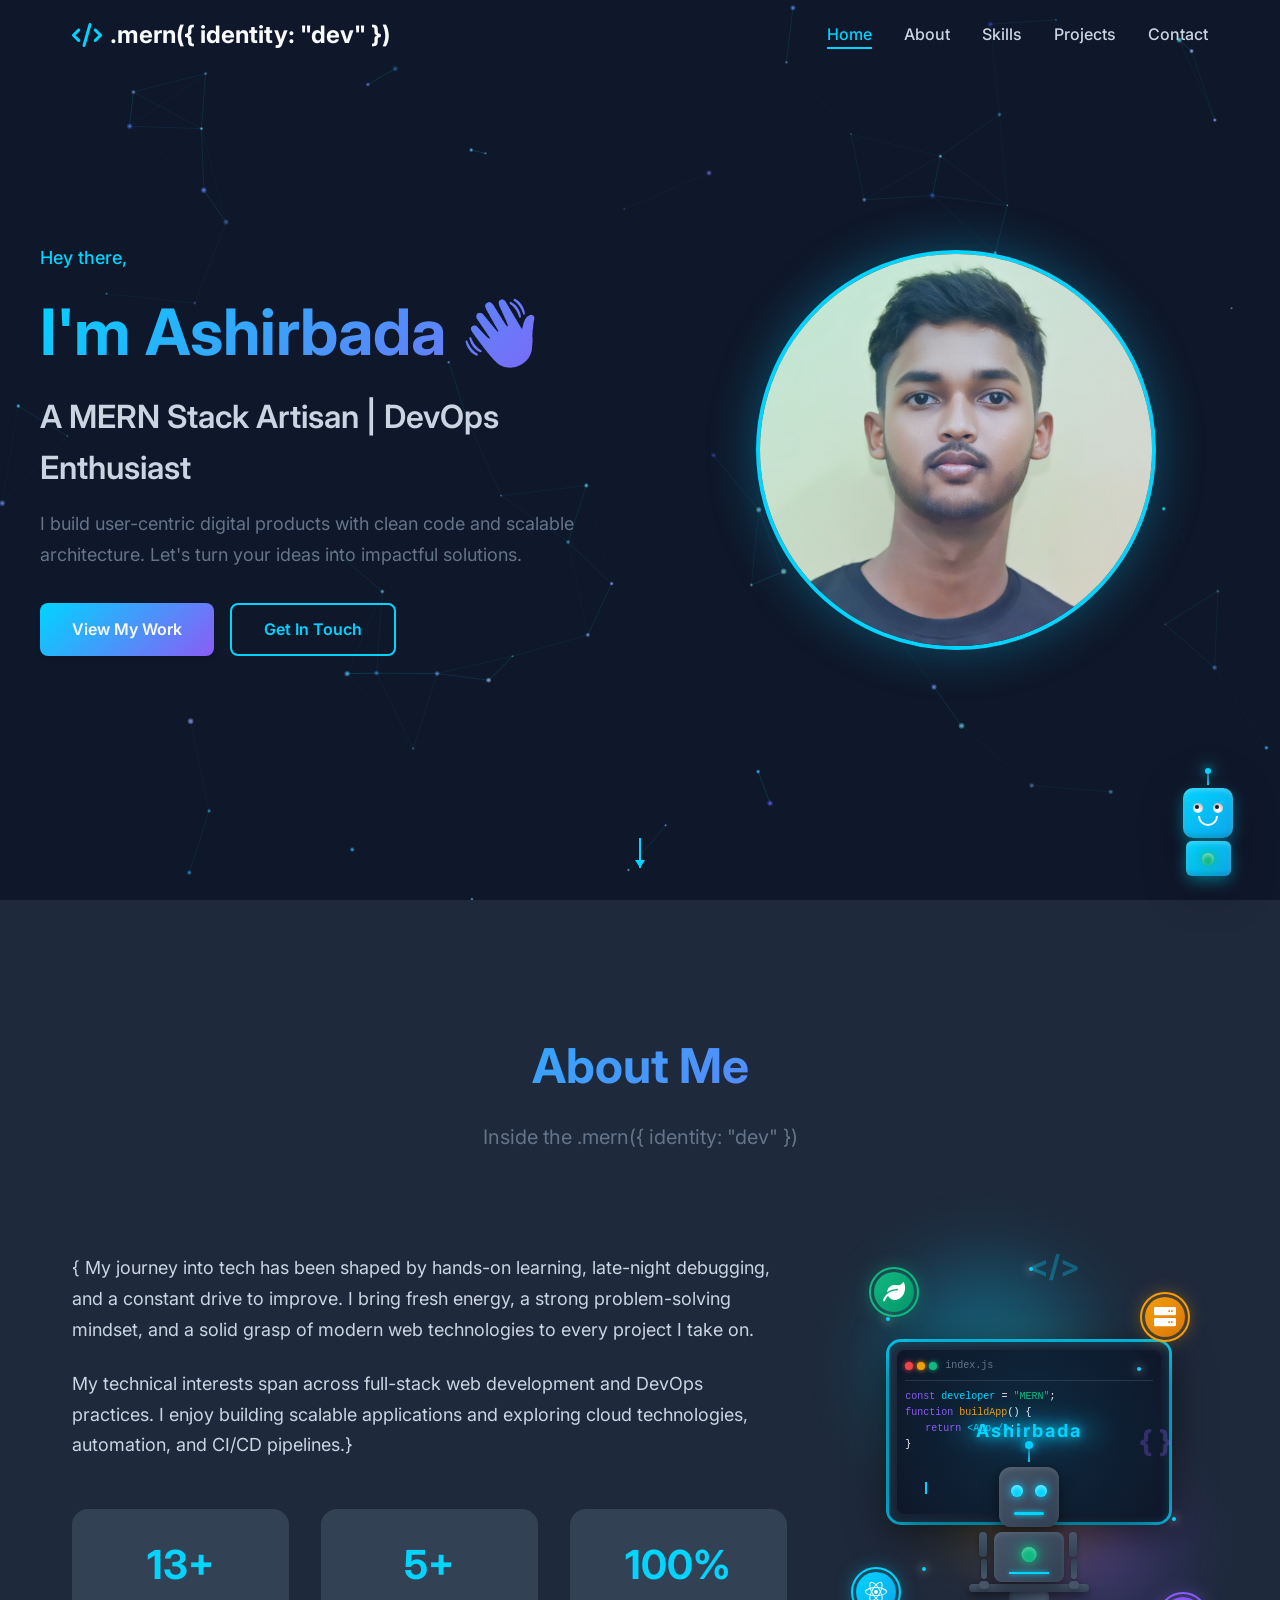
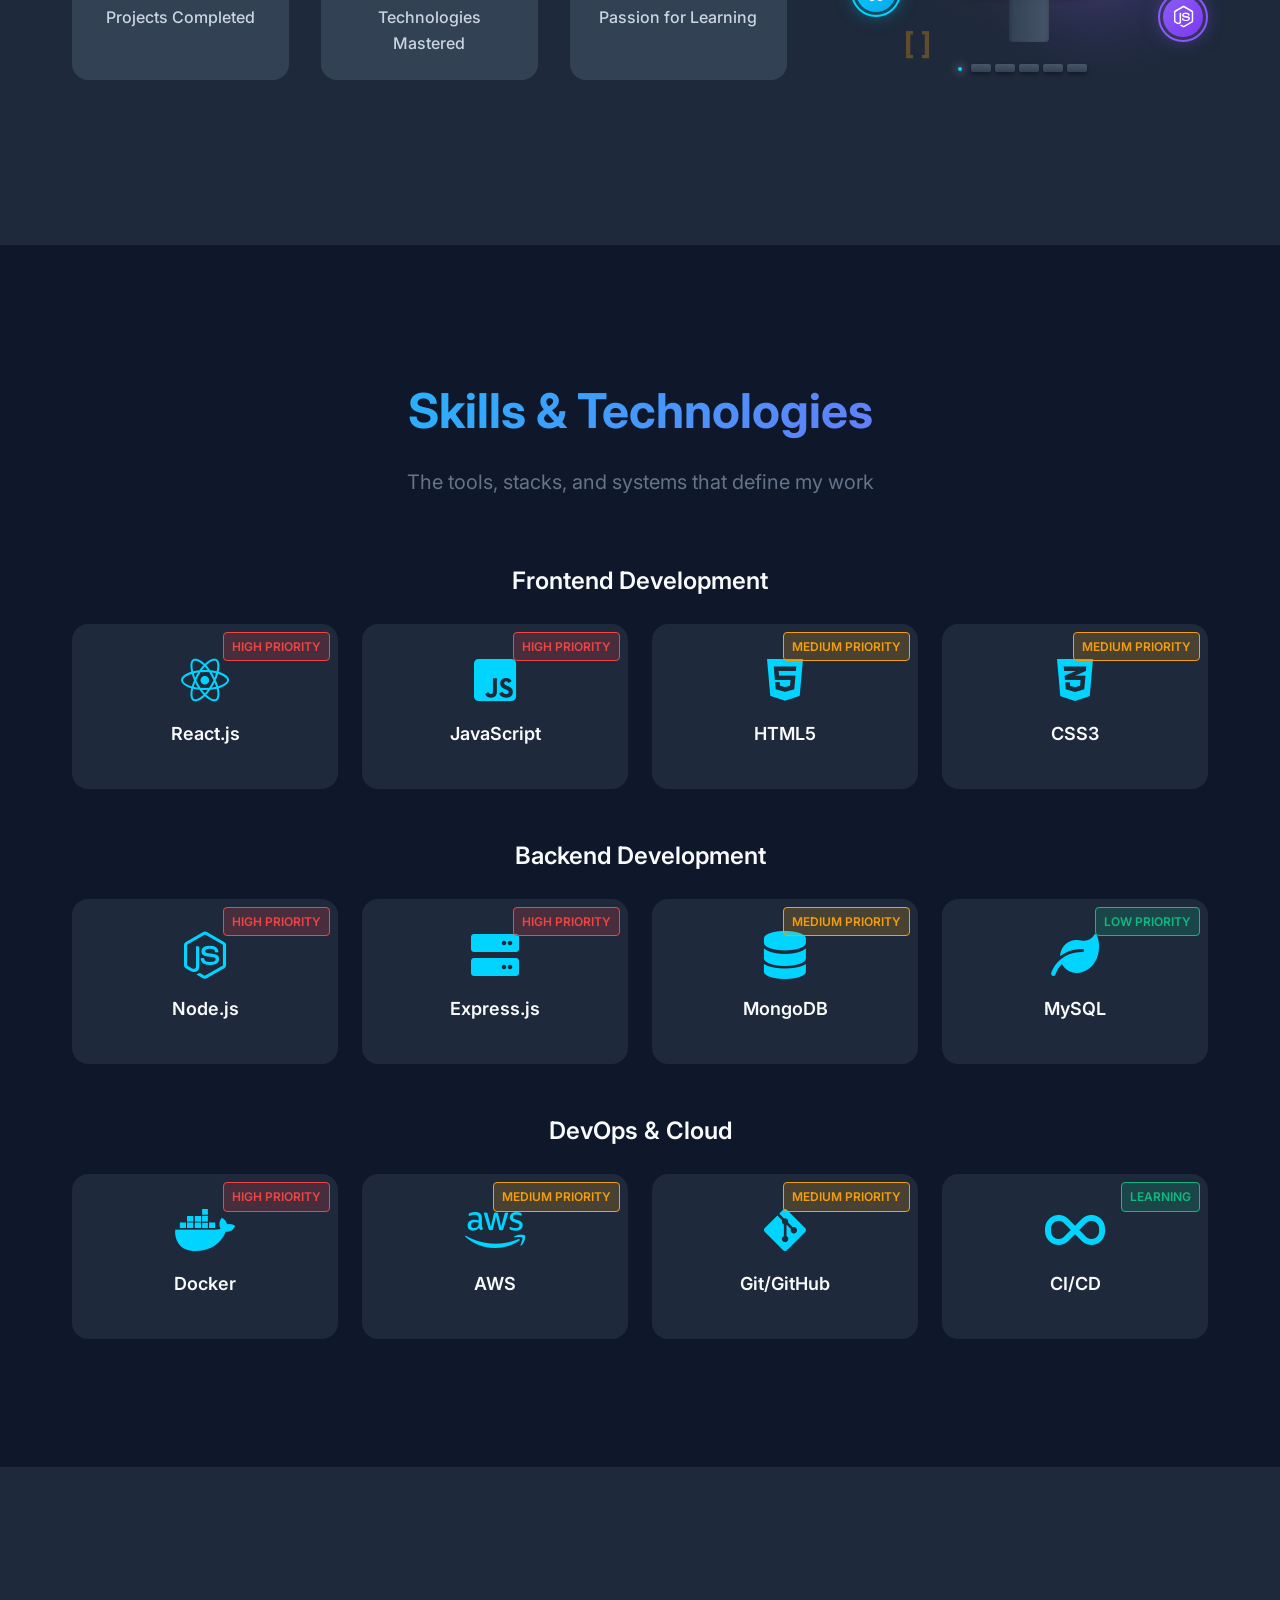
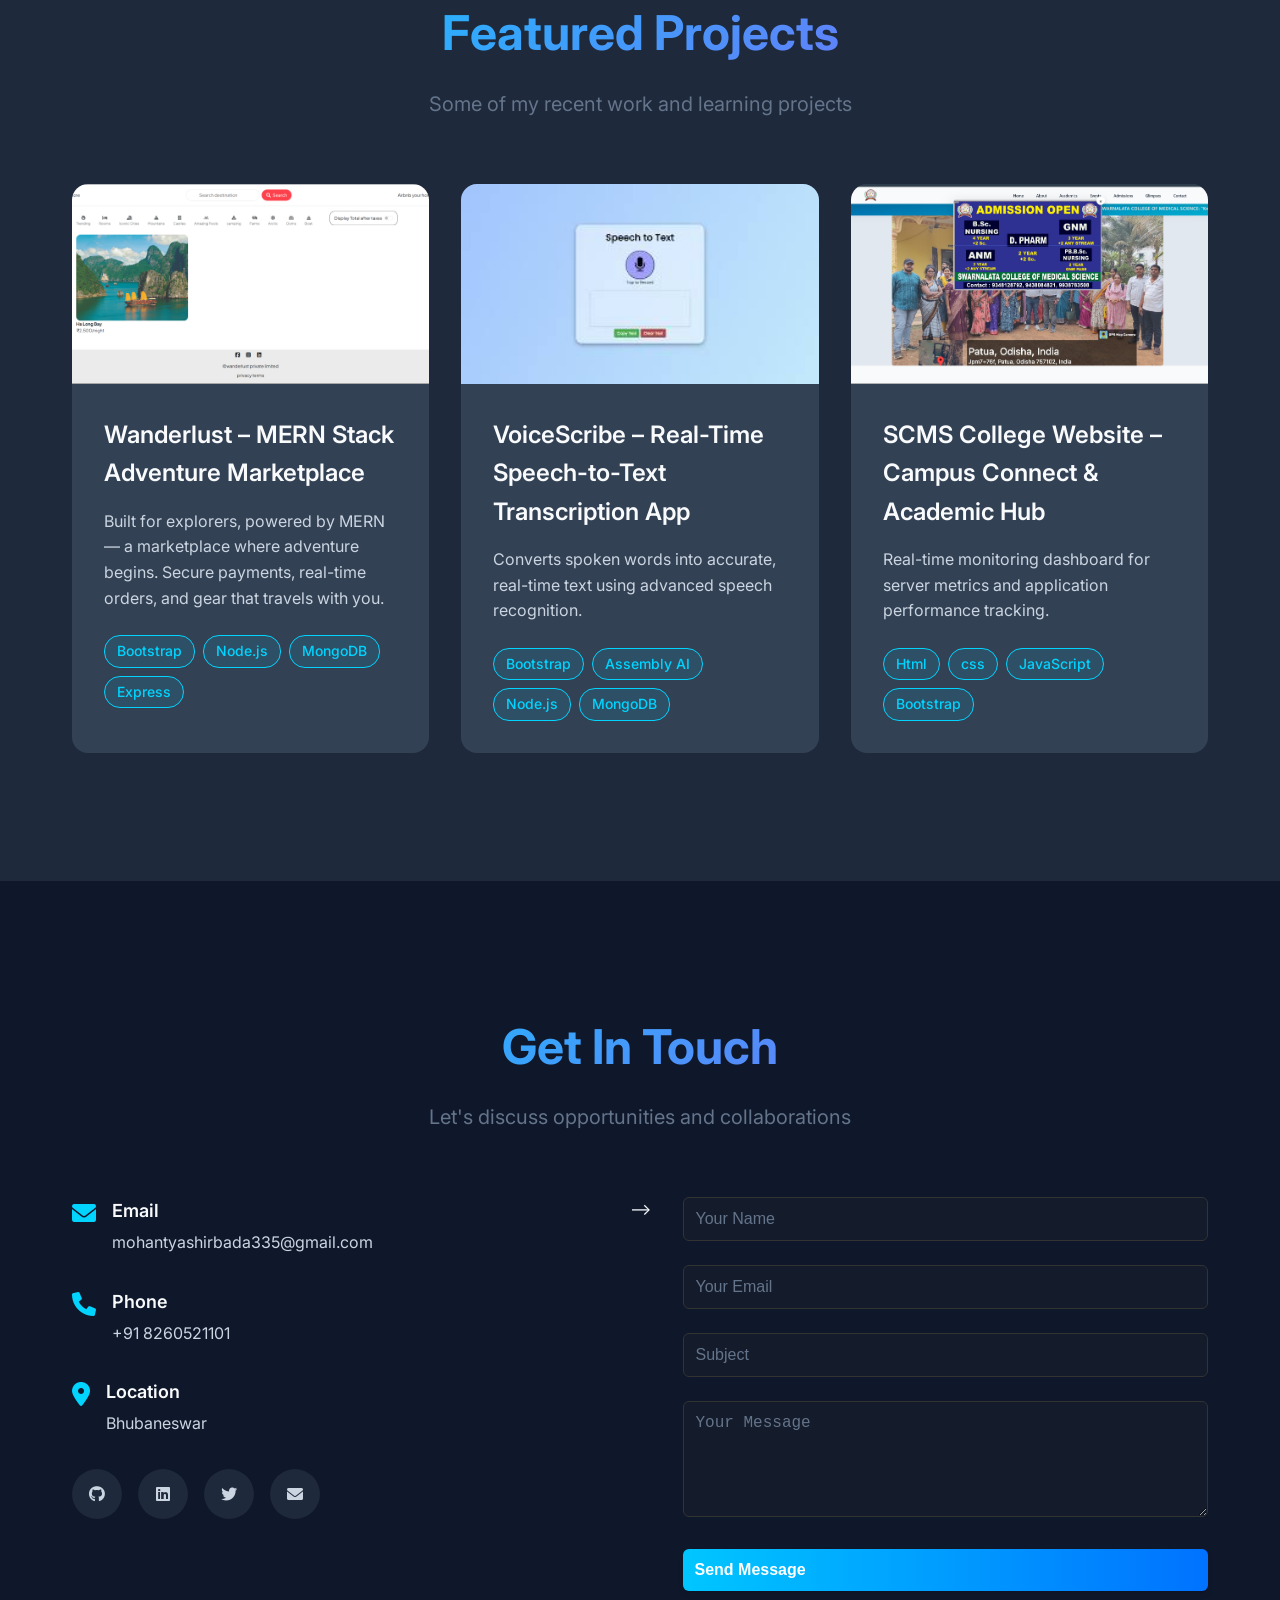
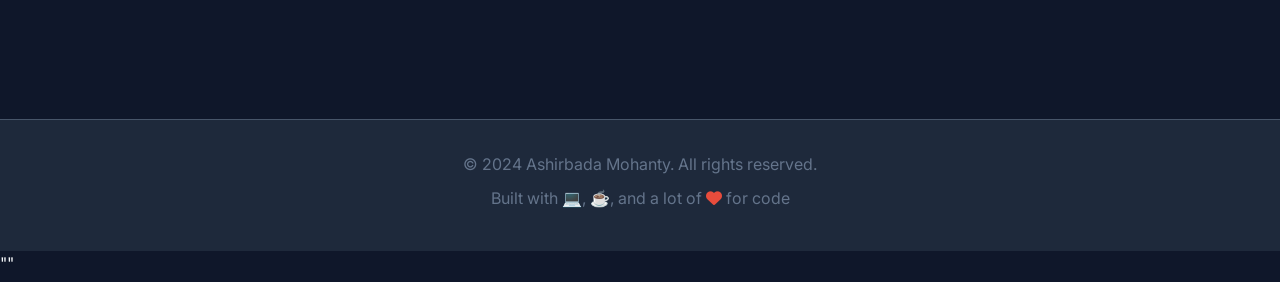
==== commit 79a65841: "commit" ====
--- a/index.html
+++ b/index.html
@@ -437,8 +437,8 @@
                         </div>
                     </div>
                     <div class="social-links">
-                        <a href="#" class="social-link"><i class="fab fa-github"></i></a>
-                        <a href="#" class="social-link"><i class="fab fa-linkedin"></i></a>
+                        <a href="https://github.com/Ashirbada17" class="social-link"><i class="fab fa-github"></i></a>
+                        <a href="https://www.linkedin.com/in/ashirbadamohanty/" class="social-link"><i class="fab fa-linkedin"></i></a>
                         <a href="#" class="social-link"><i class="fab fa-twitter"></i></a>
                         <a href="#" class="social-link"><i class="fas fa-envelope"></i></a>
                     </div>
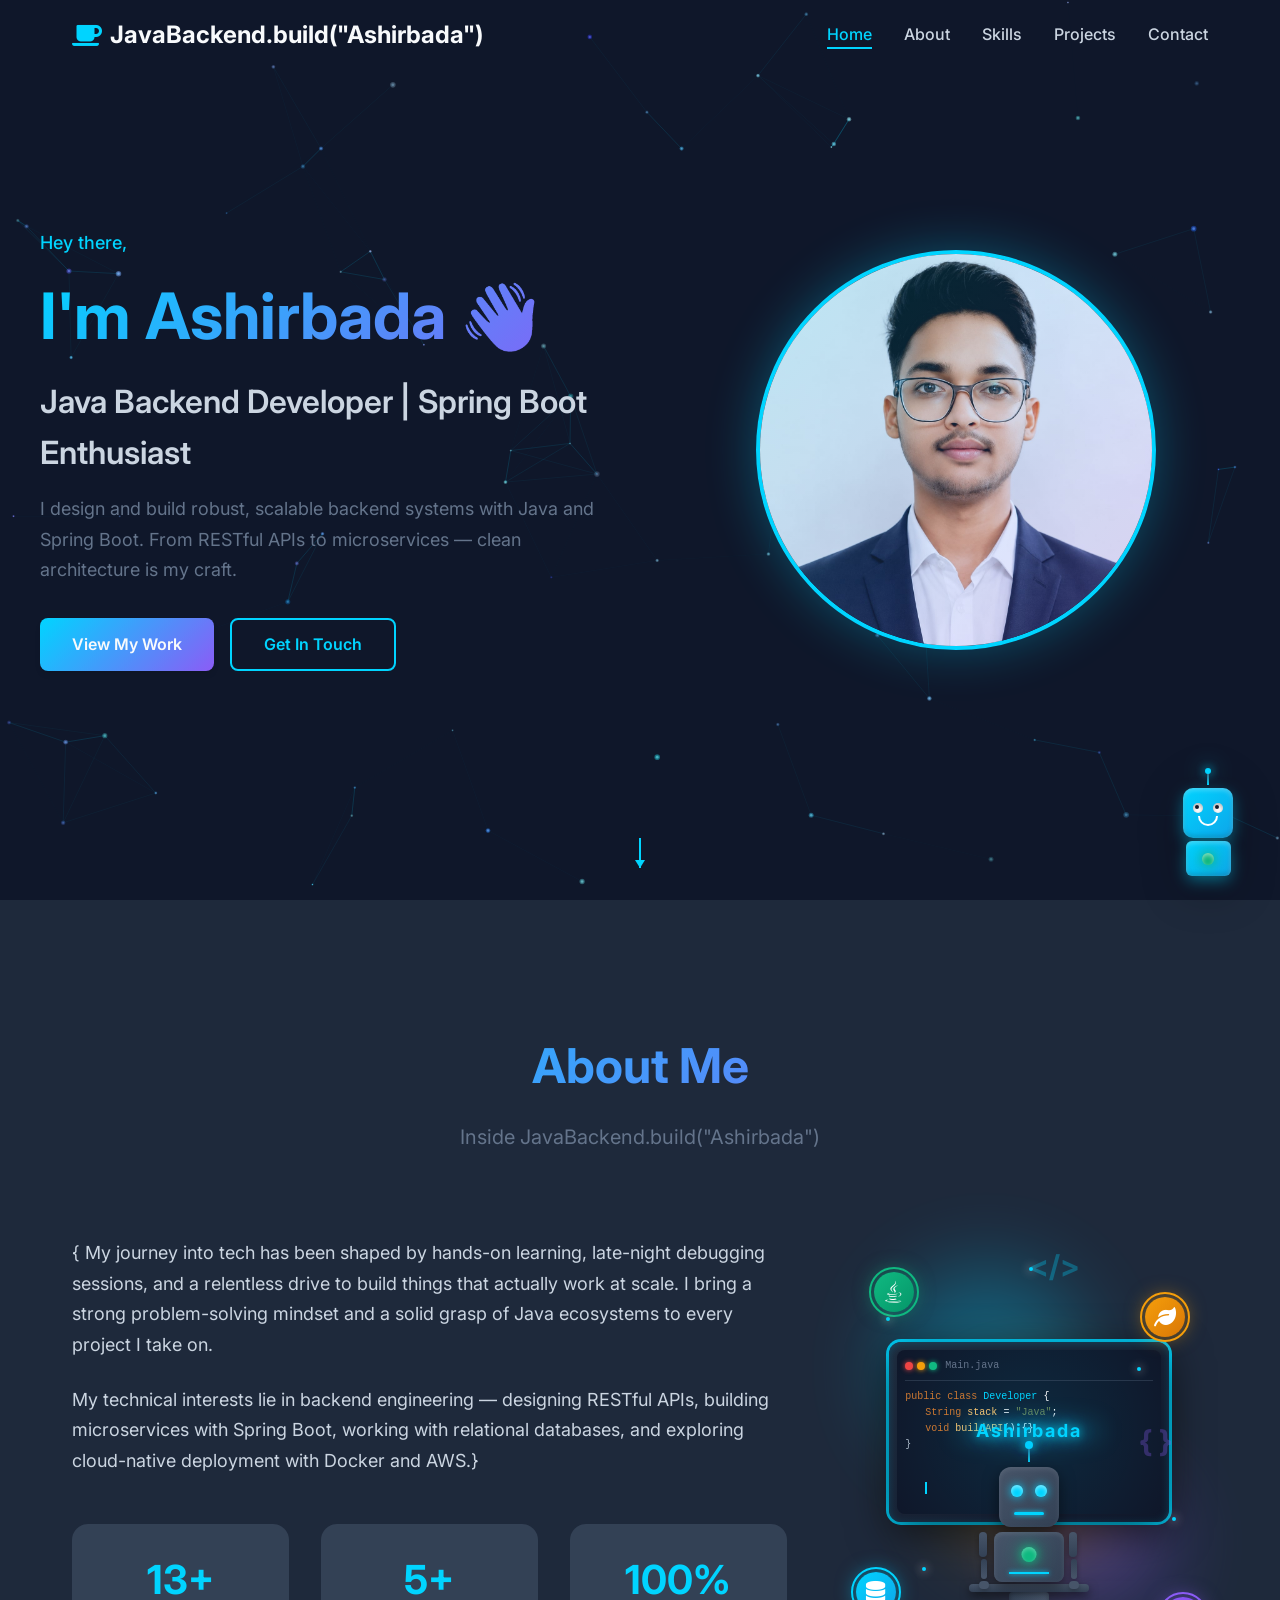
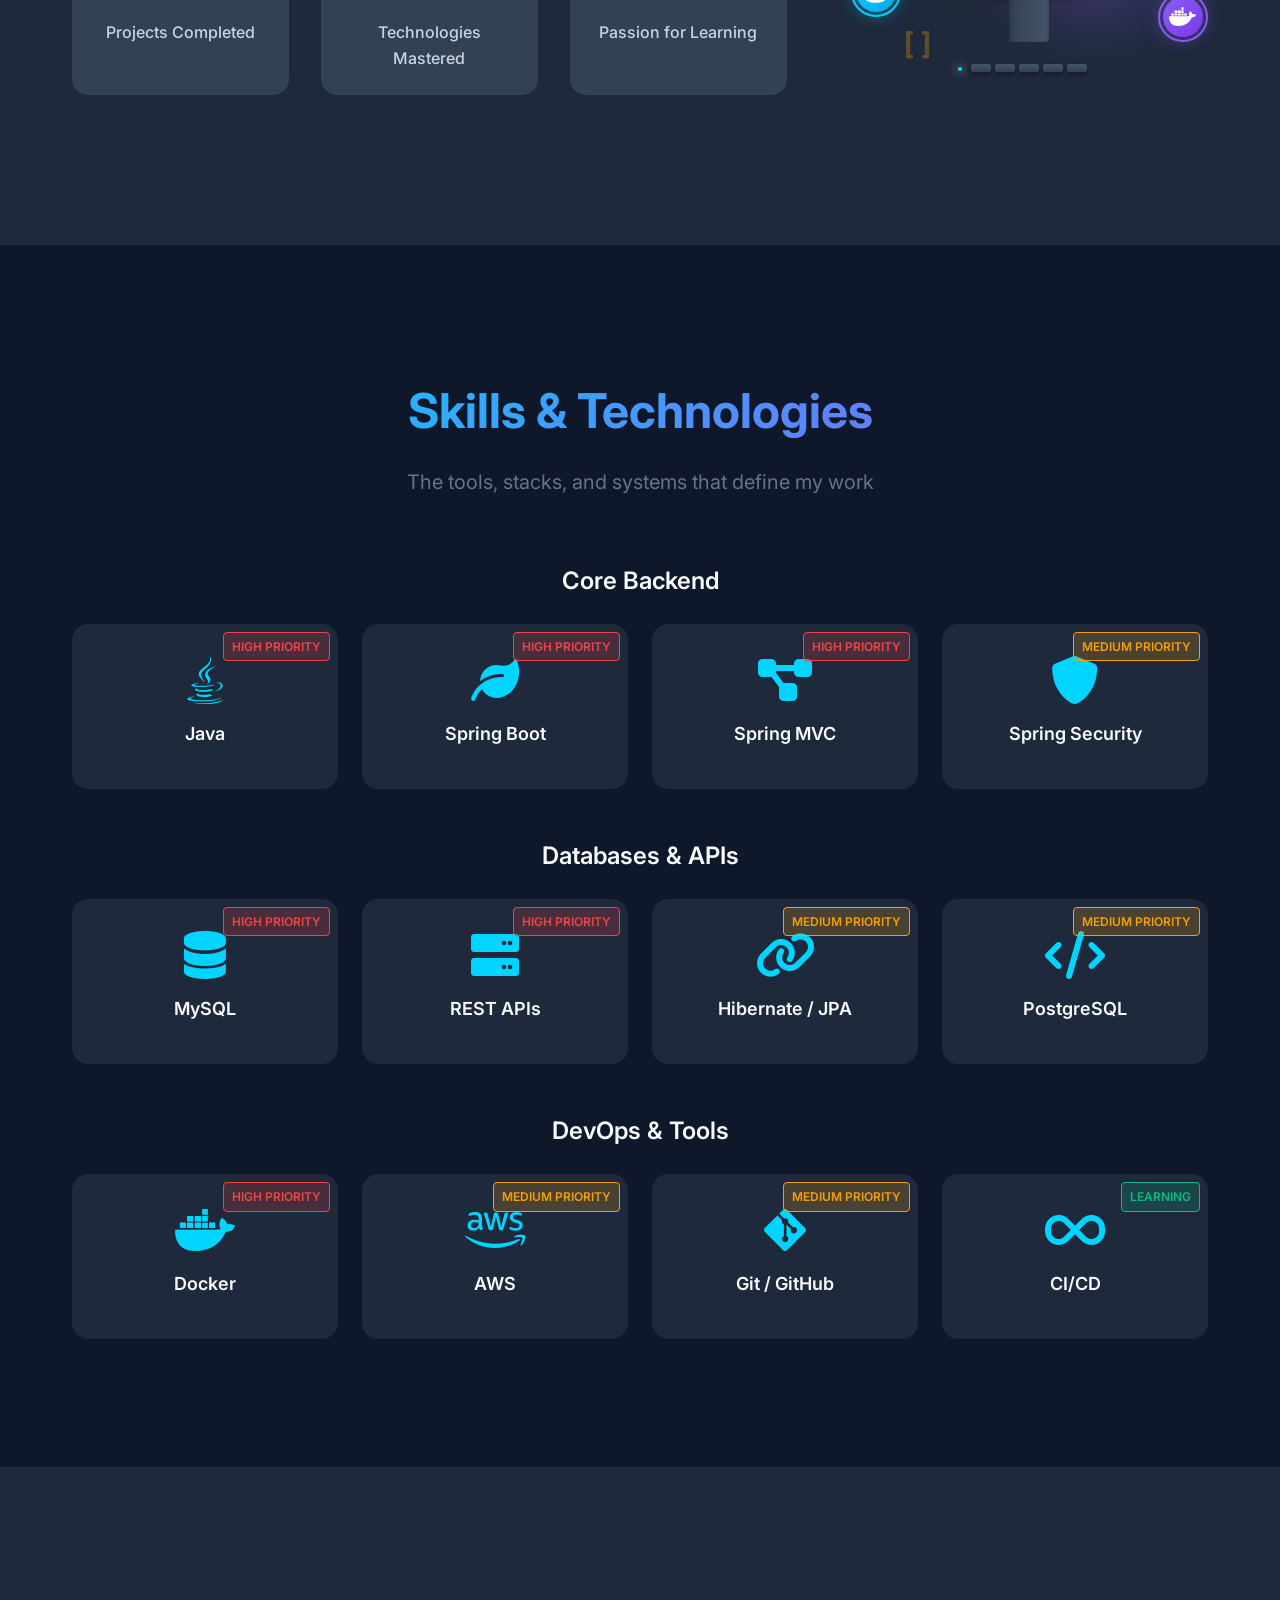
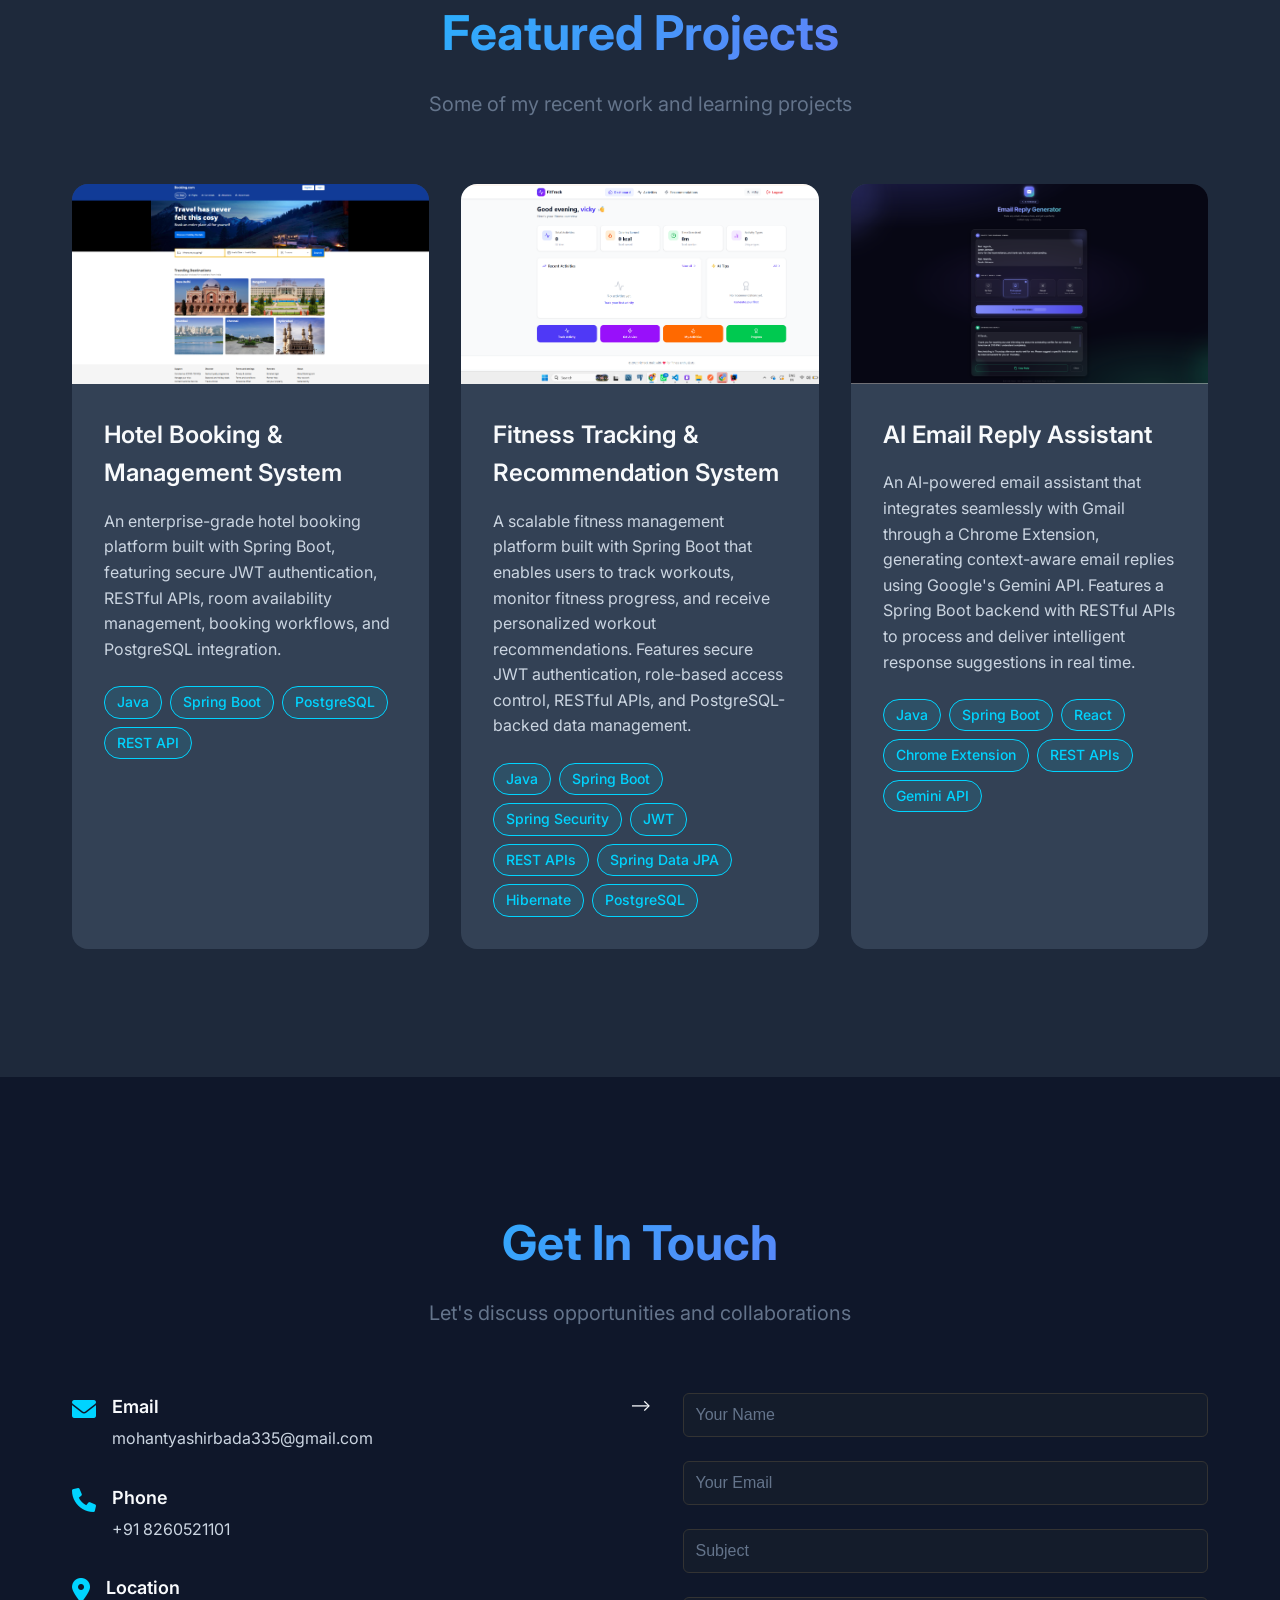
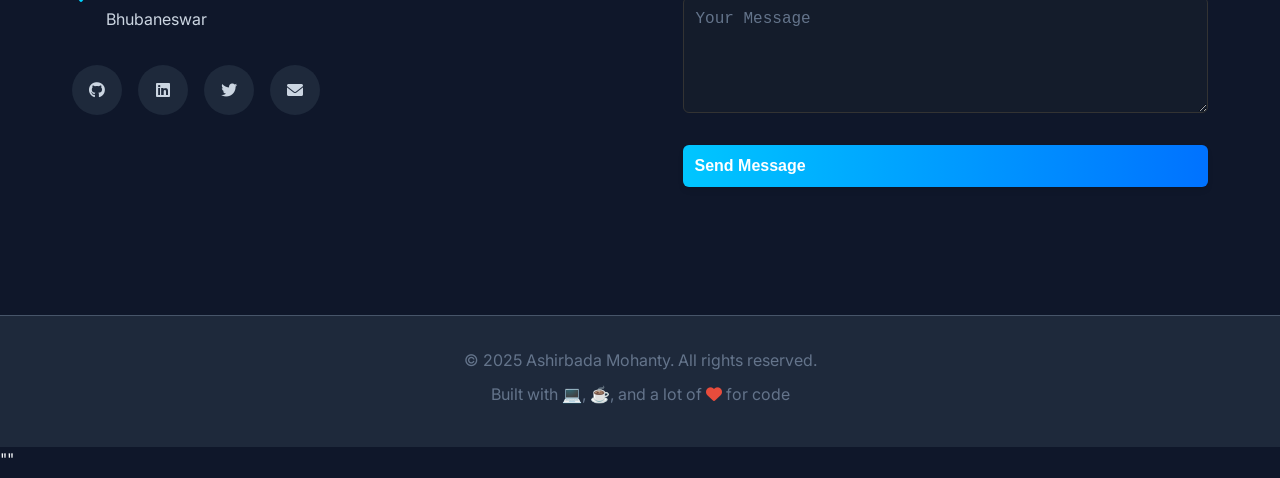
==== commit caf70aba: "final change" ====
--- a/index.html
+++ b/index.html
@@ -3,7 +3,7 @@
 <head>
     <meta charset="UTF-8">
     <meta name="viewport" content="width=device-width, initial-scale=1.0">
-    <title>Professional MERN Developer Portfolio</title>
+    <title>Java Backend Developer Portfolio – Ashirbada Mohanty</title>
     <link rel="stylesheet" href="styles/main.css">
     <link rel="stylesheet" href="styles/animations.css">
     <link href="https://fonts.googleapis.com/css2?family=Inter:wght@300;400;500;600;700&display=swap" rel="stylesheet">
@@ -15,7 +15,7 @@
         <div class="loading-container">
             <div class="loading-spinner"></div>
             <div class="loading-text">
-                <div class="entry-line">Compiling <span class="highlight">.mern({ identity: "dev" })</span>...</div>
+                <div class="entry-line">Compiling <span class="highlight">JavaBackend.build("Ashirbada")</span>...</div>
             </div>
         </div>
     </div>
@@ -27,8 +27,8 @@
     <header class="header">
         <nav class="navbar">
             <div class="nav-brand">
-                <i class="fas fa-code"></i>
-                <span>.mern({ identity: "dev" })</span>
+                <i class="fas fa-coffee"></i>
+                <span>JavaBackend.build("Ashirbada")</span>
             </div>
             <ul class="nav-menu">
                 <li><a href="#home" class="nav-link active">Home</a></li>
@@ -51,8 +51,8 @@
             <div class="hero-text">
                 <div class="greeting">Hey there,</div>
                 <h1 class="hero-name">I'm Ashirbada 👋 </h1>
-                <h2 class="hero-title">A MERN Stack Artisan | DevOps Enthusiast</h2>
-                <p class="hero-subtitle">I build user-centric digital products with clean code and scalable architecture. Let's turn your ideas into impactful solutions.</p>
+                <h2 class="hero-title">Java Backend Developer | Spring Boot Enthusiast</h2>
+                <p class="hero-subtitle">I design and build robust, scalable backend systems with Java and Spring Boot. From RESTful APIs to microservices — clean architecture is my craft.</p>
                 <div class="hero-buttons">
                     <a href="#projects" class="btn btn-primary">View My Work</a>
                     <a href="#contact" class="btn btn-outline">Get In Touch</a>
@@ -60,7 +60,7 @@
             </div>
             <div class="hero-image">
                 <div class="image-container">
-                    <img src="./src/img.jpg" alt="Developer" />
+                    <img src=".\src\passport_size_pic.jpeg" alt="Developer" />
                     <div class="image-overlay"></div>
                 </div>
             </div>
@@ -75,12 +75,12 @@
         <div class="container">
             <div class="section-header">
                 <h2 class="section-title">About Me</h2>
-                <p class="section-subtitle">Inside the .mern({ identity: "dev" })</p>
+                <p class="section-subtitle">Inside JavaBackend.build("Ashirbada")</p>
             </div>
             <div class="about-content">
                 <div class="about-text">
-                    <p>{ My journey into tech has been shaped by hands-on learning, late-night debugging, and a constant drive to improve. I bring fresh energy, a strong problem-solving mindset, and a solid grasp of modern web technologies to every project I take on.</p>
-                    <p>My technical interests span across full-stack web development and DevOps practices. I enjoy building scalable applications and exploring cloud technologies, automation, and CI/CD pipelines.}</p>
+                    <p>{ My journey into tech has been shaped by hands-on learning, late-night debugging sessions, and a relentless drive to build things that actually work at scale. I bring a strong problem-solving mindset and a solid grasp of Java ecosystems to every project I take on.</p>
+                    <p>My technical interests lie in backend engineering — designing RESTful APIs, building microservices with Spring Boot, working with relational databases, and exploring cloud-native deployment with Docker and AWS.}</p>
                     <div class="stats">
                         <div class="stat-item">
                             <div class="stat-number">13+</div>
@@ -163,13 +163,13 @@
                                                     <span class="dot yellow"></span>
                                                     <span class="dot green"></span>
                                                 </div>
-                                                <div class="editor-title">index.js</div>
+                                                <div class="editor-title">Main.java</div>
                                             </div>
                                             <div class="editor-content">
-                                                <div class="code-line"><span class="keyword">const</span> <span class="variable">developer</span> = <span class="string">"MERN"</span>;</div>
-                                                <div class="code-line"><span class="keyword">function</span> <span class="function">buildApp</span>() {</div>
-                                                <div class="code-line indent"><span class="keyword">return</span> <span class="tag">&lt;App /&gt;</span>;</div>
-                                                <div class="code-line">}</div>
+                                                <div class="code-line"><span class="keyword">public class</span> <span class="variable">Developer</span> {</div>
+                                                <div class="code-line indent"><span class="keyword">String</span> <span class="function">stack</span> = <span class="string">"Java"</span>;</div>
+                                                <div class="code-line indent"><span class="keyword">void</span> <span class="function">buildAPI</span>() {}</div>
+                                                <div class="code-line"><span class="type">}</span></div>
                                             </div>
                                         </div>
                                         
@@ -189,29 +189,29 @@
                             </div>
                         </div>
                         
-                        <!-- Floating MERN Icons -->
+                        <!-- Floating Java Tech Icons -->
                         <div class="floating-tech-icons">
-                            <div class="tech-icon tech-icon-1" data-tech="MongoDB">
+                            <div class="tech-icon tech-icon-1" data-tech="Java">
+                                <div class="icon-inner">
+                                    <i class="fab fa-java"></i>
+                                </div>
+                                <div class="icon-ring"></div>
+                            </div>
+                            <div class="tech-icon tech-icon-2" data-tech="Spring Boot">
                                 <div class="icon-inner">
                                     <i class="fas fa-leaf"></i>
                                 </div>
                                 <div class="icon-ring"></div>
                             </div>
-                            <div class="tech-icon tech-icon-2" data-tech="Express">
+                            <div class="tech-icon tech-icon-3" data-tech="MySQL">
                                 <div class="icon-inner">
-                                    <i class="fas fa-server"></i>
+                                    <i class="fas fa-database"></i>
                                 </div>
                                 <div class="icon-ring"></div>
                             </div>
-                            <div class="tech-icon tech-icon-3" data-tech="React">
+                            <div class="tech-icon tech-icon-4" data-tech="Docker">
                                 <div class="icon-inner">
-                                    <i class="fab fa-react"></i>
-                                </div>
-                                <div class="icon-ring"></div>
-                            </div>
-                            <div class="tech-icon tech-icon-4" data-tech="Node">
-                                <div class="icon-inner">
-                                    <i class="fab fa-node-js"></i>
+                                    <i class="fab fa-docker"></i>
                                 </div>
                                 <div class="icon-ring"></div>
                             </div>
@@ -248,59 +248,59 @@
             </div>
             <div class="skills-content">
                 <div class="skill-category">
-                    <h3 class="category-title">Frontend Development</h3>
+                    <h3 class="category-title">Core Backend</h3>
                     <div class="skill-items">
                         <div class="skill-item priority-high">
-                            <i class="fab fa-react"></i>
-                            <span>React.js</span>
+                            <i class="fab fa-java"></i>
+                            <span>Java</span>
                             <div class="priority-badge high">High Priority</div>
                         </div>
                         <div class="skill-item priority-high">
-                            <i class="fab fa-js-square"></i>
-                            <span>JavaScript</span>
+                            <i class="fas fa-leaf"></i>
+                            <span>Spring Boot</span>
                             <div class="priority-badge high">High Priority</div>
                         </div>
+                        <div class="skill-item priority-high">
+                            <i class="fas fa-project-diagram"></i>
+                            <span>Spring MVC</span>
+                            <div class="priority-badge high">High Priority</div>
+                        </div>
                         <div class="skill-item priority-medium">
-                            <i class="fab fa-html5"></i>
-                            <span>HTML5</span>
+                            <i class="fas fa-shield-alt"></i>
+                            <span>Spring Security</span>
                             <div class="priority-badge medium">Medium Priority</div>
                         </div>
-                        <div class="skill-item priority-medium">
-                            <i class="fab fa-css3-alt"></i>
-                            <span>CSS3</span>
-                            <div class="priority-badge medium">Medium Priority</div>
-                        </div>
-                    </div>
-                </div>
-                
+                    </div>
+                </div>
+
                 <div class="skill-category">
-                    <h3 class="category-title">Backend Development</h3>
+                    <h3 class="category-title">Databases & APIs</h3>
                     <div class="skill-items">
                         <div class="skill-item priority-high">
-                            <i class="fab fa-node-js"></i>
-                            <span>Node.js</span>
+                            <i class="fas fa-database"></i>
+                            <span>MySQL</span>
                             <div class="priority-badge high">High Priority</div>
                         </div>
                         <div class="skill-item priority-high">
                             <i class="fas fa-server"></i>
-                            <span>Express.js</span>
+                            <span>REST APIs</span>
                             <div class="priority-badge high">High Priority</div>
                         </div>
                         <div class="skill-item priority-medium">
-                            <i class="fas fa-database"></i>
-                            <span>MongoDB</span>
+                            <i class="fas fa-link"></i>
+                            <span>Hibernate / JPA</span>
                             <div class="priority-badge medium">Medium Priority</div>
                         </div>
-                        <div class="skill-item priority-low">
-                            <i class="fas fa-leaf"></i>
-                            <span>MySQL</span>
-                            <div class="priority-badge low">Low Priority</div>
+                        <div class="skill-item priority-medium">
+                            <i class="fas fa-code"></i>
+                            <span>PostgreSQL</span>
+                            <div class="priority-badge medium">Medium Priority</div>
                         </div>
                     </div>
                 </div>
 
                 <div class="skill-category">
-                    <h3 class="category-title">DevOps & Cloud</h3>
+                    <h3 class="category-title">DevOps & Tools</h3>
                     <div class="skill-items">
                         <div class="skill-item priority-high">
                             <i class="fab fa-docker"></i>
@@ -314,7 +314,7 @@
                         </div>
                         <div class="skill-item priority-medium">
                             <i class="fab fa-git-alt"></i>
-                            <span>Git/GitHub</span>
+                            <span>Git / GitHub</span>
                             <div class="priority-badge medium">Medium Priority</div>
                         </div>
                         <div class="skill-item priority-low">
@@ -338,68 +338,81 @@
             <div class="projects-grid">
                 <div class="project-card">
                     <div class="project-image">
-                        <img src="src\ha-long-bay.png" alt="E-commerce Project" />
-                        <div class="project-overlay">
-                            <div class="project-links">
-                                <a href="https://delta-project-7ul9.onrender.com" class="project-link"><i class="fas fa-external-link-alt"></i></a>
-                                <a href="#" class="project-link"><i class="fab fa-github"></i></a>
-                            </div>
-                        </div>
-                    </div>
-                    <div class="project-content">
-                        <h3 class="project-title">Wanderlust – MERN Stack Adventure Marketplace</h3>
-                        <p class="project-description">Built for explorers, powered by MERN — a marketplace where adventure begins.
-Secure payments, real-time orders, and gear that travels with you.</p>
-                        <div class="project-tech">
-                            <span class="tech-tag">Bootstrap</span>
-                            <span class="tech-tag">Node.js</span>
-                            <span class="tech-tag">MongoDB</span>
-                            <span class="tech-tag">Express</span>
-                        </div>
-                    </div>
-                </div>
-
-                <div class="project-card">
-                    <div class="project-image">
-                        <img src="src\stt.jpeg" alt="Task Management App" />
+                        <img src="src\airbnb.png" alt="REST API Project" />
                         <div class="project-overlay">
                             <div class="project-links">
                                 <a href="#" class="project-link"><i class="fas fa-external-link-alt"></i></a>
-                                <a href="#" class="project-link"><i class="fab fa-github"></i></a>
+                                <a href="https://github.com/Ashirbada17/Hotel_Booking_And_Mangemnt_System_Backend" class="project-link"><i class="fab fa-github"></i></a>
                             </div>
                         </div>
                     </div>
                     <div class="project-content">
-                        <h3 class="project-title">VoiceScribe – Real-Time Speech-to-Text Transcription App</h3>
-                        <p class="project-description">Converts spoken words into accurate, real-time text using advanced speech recognition.</p>
+                        <h3 class="project-title">Hotel Booking & Management System</h3>
+                        <p class="project-description">
+                        An enterprise-grade hotel booking platform built with Spring Boot, featuring secure JWT authentication, RESTful APIs, room availability management, booking workflows, and PostgreSQL integration.
+                        </p>
                         <div class="project-tech">
-                            <span class="tech-tag">Bootstrap</span>
-                            <span class="tech-tag">Assembly AI</span>
-                            <span class="tech-tag">Node.js</span>
-                            <span class="tech-tag">MongoDB</span>
+                            <span class="tech-tag">Java</span>
+                            <span class="tech-tag">Spring Boot</span>
+                            <span class="tech-tag">PostgreSQL</span>
+                            <span class="tech-tag">REST API</span>
                         </div>
                     </div>
                 </div>
 
                 <div class="project-card">
                     <div class="project-image">
-                        <img src="src\Screenshot (12).png" alt="DevOps Dashboard" />
+                        <img src="src\fitness.png" alt="Transcription Service" />
                         <div class="project-overlay">
                             <div class="project-links">
-                                <a href="https://scms.org.in/" class="project-link"><i class="fas fa-external-link-alt"></i></a>
+                                <a href="#" class="project-link"><i class="fas fa-external-link-alt"></i></a>
+                                <a href="https://github.com/Ashirbada17/Fitness_App" class="project-link"><i class="fab fa-github"></i></a>
+                            </div>
+                        </div>
+                    </div>
+                    <div class="project-content">
+                  <h3 class="project-title">Fitness Tracking & Recommendation System</h3>
+<p class="project-description">
+A scalable fitness management platform built with Spring Boot that enables users to track workouts, monitor fitness progress, and receive personalized workout recommendations. Features secure JWT authentication, role-based access control, RESTful APIs, and PostgreSQL-backed data management.
+</p>
+
+<div class="project-tech">
+    <span class="tech-tag">Java</span>
+    <span class="tech-tag">Spring Boot</span>
+    <span class="tech-tag">Spring Security</span>
+    <span class="tech-tag">JWT</span>
+    <span class="tech-tag">REST APIs</span>
+    <span class="tech-tag">Spring Data JPA</span>
+    <span class="tech-tag">Hibernate</span>
+    <span class="tech-tag">PostgreSQL</span>
+</div>
+                    </div>
+                </div>
+
+                <div class="project-card">
+                    <div class="project-image">
+                        <img src="src\email.png" alt="College Portal" />
+                        <div class="project-overlay">
+                            <div class="project-links">
+                                <a href="https://github.com/Ashirbada17/AI-Email-Reply-Assistant" class="project-link"><i class="fas fa-external-link-alt"></i></a>
                                 <a href="#" class="project-link"><i class="fab fa-github"></i></a>
                             </div>
                         </div>
                     </div>
                     <div class="project-content">
-                        <h3 class="project-title">SCMS College Website – Campus Connect & Academic Hub</h3>
-                        <p class="project-description">Real-time monitoring dashboard for server metrics and application performance tracking.</p>
-                        <div class="project-tech">
-                            <span class="tech-tag">Html</span>
-                            <span class="tech-tag">css</span>
-                            <span class="tech-tag">JavaScript</span>
-                            <span class="tech-tag">Bootstrap</span>
-                        </div>
+                        <h3 class="project-title">AI Email Reply Assistant</h3>
+<p class="project-description">
+An AI-powered email assistant that integrates seamlessly with Gmail through a Chrome Extension, generating context-aware email replies using Google's Gemini API. Features a Spring Boot backend with RESTful APIs to process and deliver intelligent response suggestions in real time.
+</p>
+
+<div class="project-tech">
+    <span class="tech-tag">Java</span>
+    <span class="tech-tag">Spring Boot</span>
+    <span class="tech-tag">React</span>
+    <span class="tech-tag">Chrome Extension</span>
+    <span class="tech-tag">REST APIs</span>
+    <span class="tech-tag">Gemini API</span>
+</div>
                     </div>
                 </div>
             </div>
@@ -437,8 +450,8 @@
                         </div>
                     </div>
                     <div class="social-links">
-                        <a href="https://github.com/Ashirbada17" class="social-link"><i class="fab fa-github"></i></a>
-                        <a href="https://www.linkedin.com/in/ashirbadamohanty/" class="social-link"><i class="fab fa-linkedin"></i></a>
+                        <a href="#" class="social-link"><i class="fab fa-github"></i></a>
+                        <a href="#" class="social-link"><i class="fab fa-linkedin"></i></a>
                         <a href="#" class="social-link"><i class="fab fa-twitter"></i></a>
                         <a href="#" class="social-link"><i class="fas fa-envelope"></i></a>
                     </div>
@@ -512,7 +525,7 @@
     <footer class="footer">
         <div class="container">
             <div class="footer-content">
-               <p>&copy; 2024 Ashirbada Mohanty. All rights reserved.</p>
+               <p>&copy; 2025 Ashirbada Mohanty. All rights reserved.</p>
                 <p>Built with 💻, ☕, and a lot of <i class="fas fa-heart" style="color: #e74c3c;"></i> for code</p>
 
             </div>
@@ -547,7 +560,7 @@
 
         <div class="chatbot-container">
             <div class="chatbot-header">
-                <h3>Console.log()</h3>
+                <h3>System.out.println()</h3>
                 <button class="chatbot-close">
                     <i class="fas fa-times"></i>
                 </button>
--- a/styles/main.css
+++ b/styles/main.css
@@ -661,23 +661,23 @@
 }
 
 .keyword {
-    color: #8B5CF6;
+    color: #CC7832; /* Java keywords — IntelliJ orange */
 }
 
 .variable {
-    color: #00D4FF;
+    color: #00D4FF; /* instance variables — cyan */
 }
 
 .string {
-    color: #10B981;
+    color: #6A8759; /* string literals — IntelliJ green */
 }
 
 .function {
-    color: #F59E0B;
-}
-
-.tag {
-    color: #00D4FF;
+    color: #FFC66D; /* method names — IntelliJ yellow */
+}
+
+.type {
+    color: #A9B7C6; /* class/type names — IntelliJ light grey */
 }
 
 .cursor-blink {
